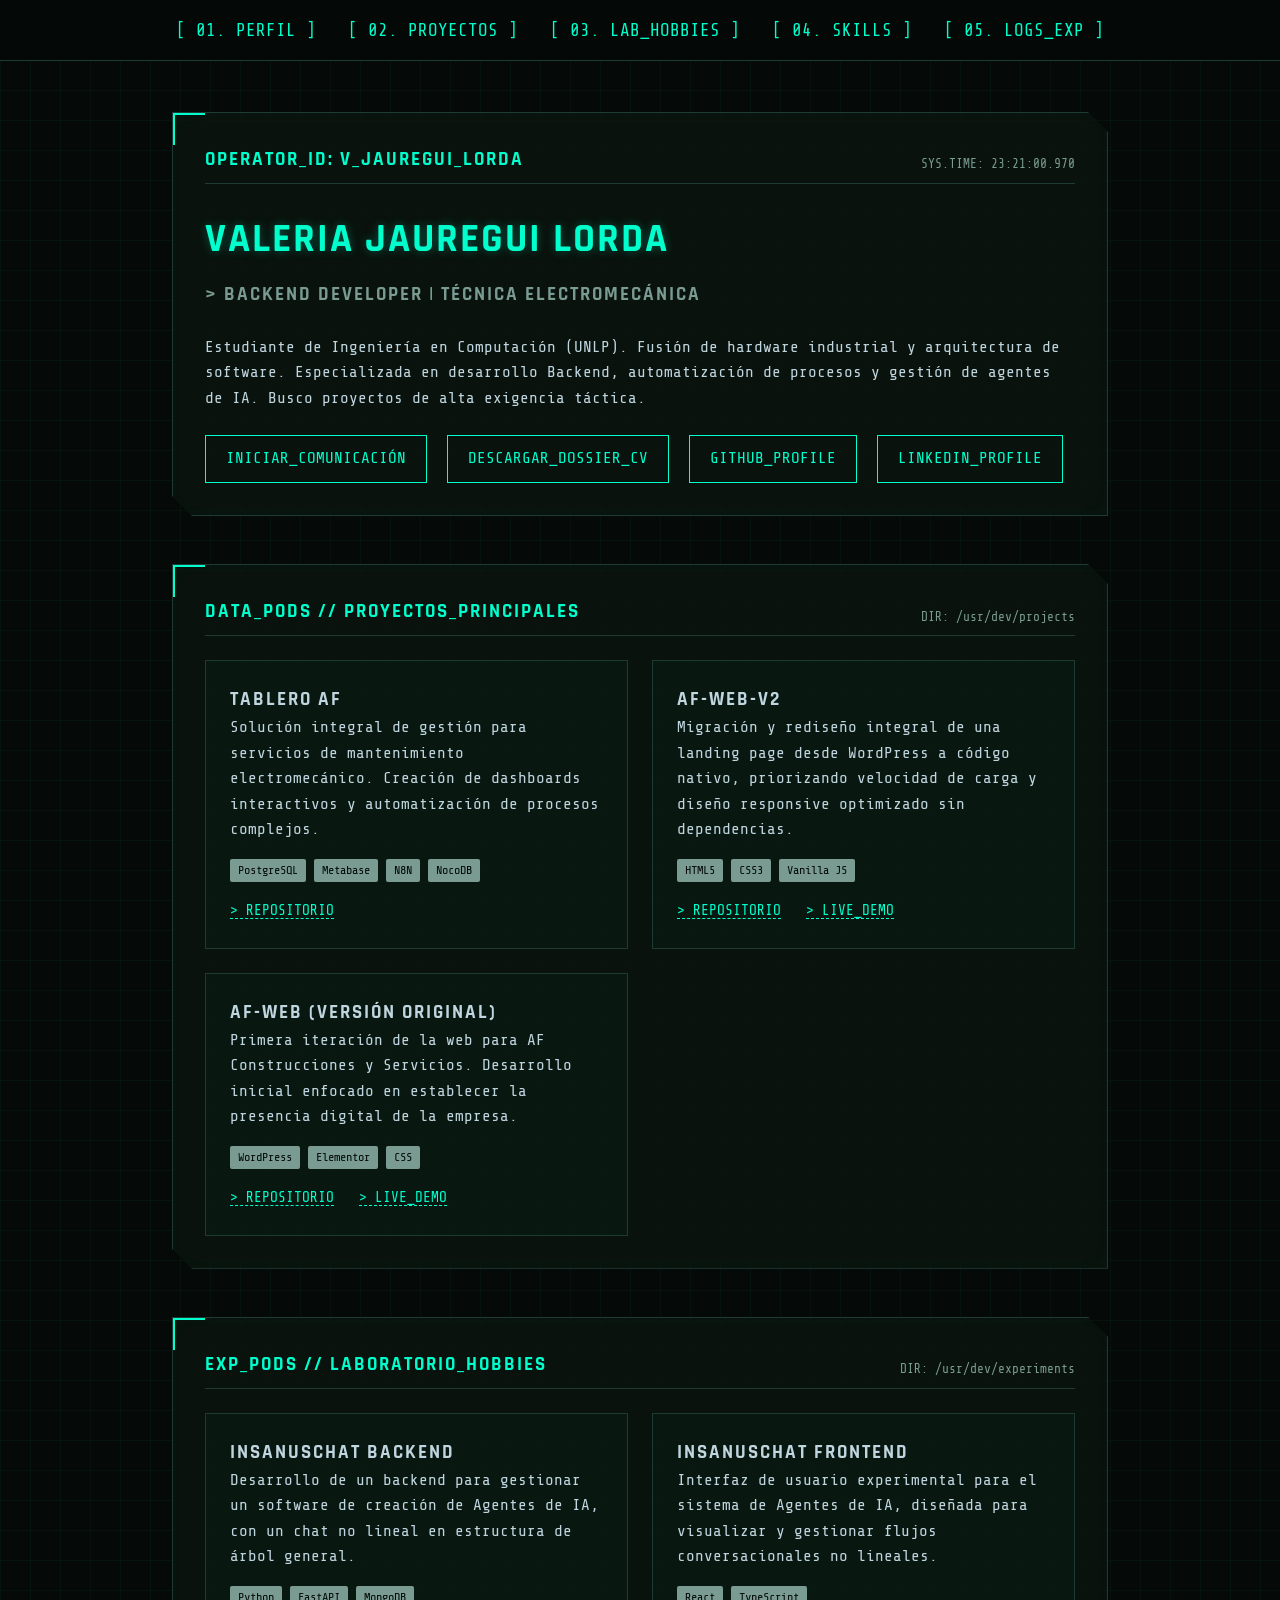
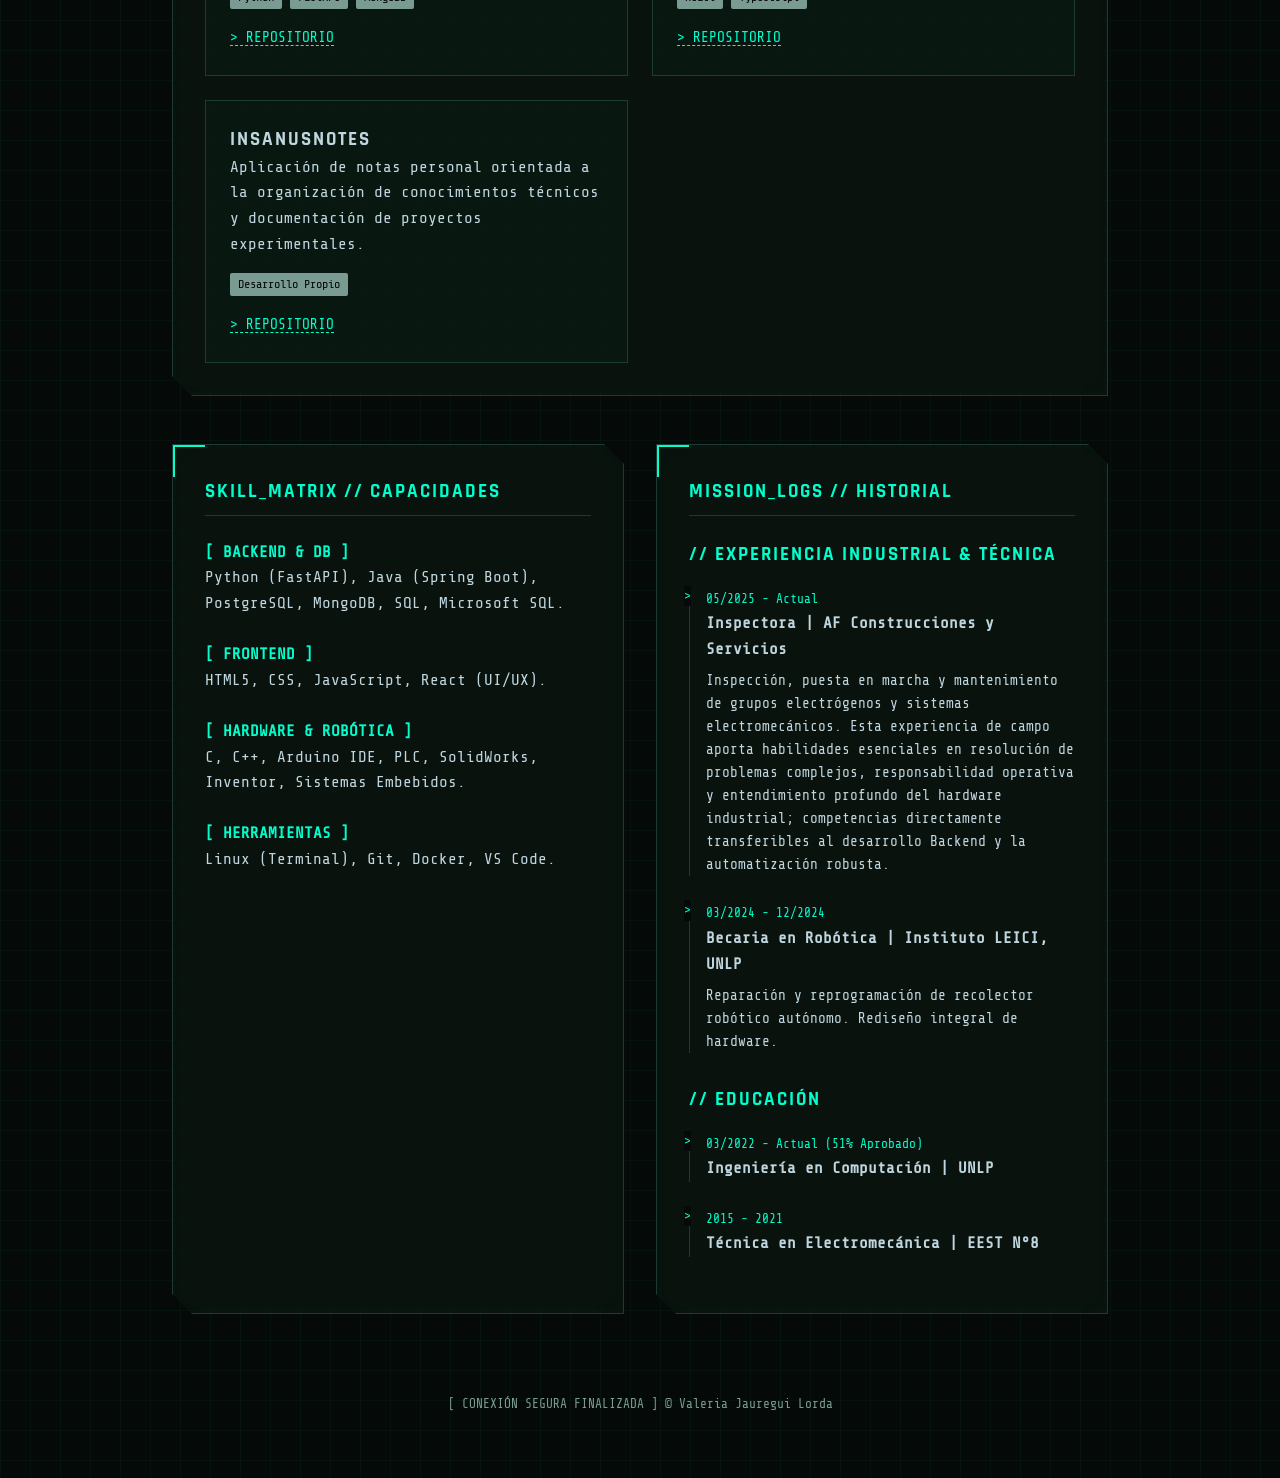
==== index.html @ ffe1c6fc "feat: add github profile picture as favicon" ====
<!DOCTYPE html>
<html lang="es">

<head>
    <meta charset="UTF-8">
    <meta name="viewport" content="width=device-width, initial-scale=1.0">
    <title>Valeria Jauregui Lorda | Backend & Hardware</title>
    <link rel="icon" href="favicon.png" type="image/png">
    <link href="https://fonts.googleapis.com/css2?family=Share+Tech+Mono&family=Rajdhani:wght@500;600;700&display=swap"
        rel="stylesheet">

    <style>
        /* VARIABLES TÁCTICAS (Paleta GITS) */
        :root {
            --bg-color: #050a08;
            /* Negro verdoso profundo */
            --panel-bg: rgba(10, 20, 15, 0.85);
            --border-color: #1E3A34;
            --main-cyan: #00FFCC;
            /* Color principal HUD */
            --alert-red: #FF3366;
            --text-muted: #7A9B92;
            --text-light: #C0D6DF;
        }

        /* RESET Y BASE */
        * {
            margin: 0;
            padding: 0;
            box-sizing: border-box;
            scrollbar-width: thin;
            scrollbar-color: var(--main-cyan) var(--bg-color);
        }

        body {
            background-color: var(--bg-color);
            color: var(--text-light);
            font-family: 'Share Tech Mono', monospace;
            line-height: 1.6;
            background-image:
                linear-gradient(rgba(0, 255, 204, 0.03) 1px, transparent 1px),
                linear-gradient(90deg, rgba(0, 255, 204, 0.03) 1px, transparent 1px);
            background-size: 30px 30px;
            /* Cuadrícula táctica sutil */
        }

        h1,
        h2,
        h3 {
            font-family: 'Rajdhani', sans-serif;
            text-transform: uppercase;
            letter-spacing: 2px;
            color: var(--main-cyan);
        }

        a {
            color: var(--main-cyan);
            text-decoration: none;
            transition: 0.3s;
        }

        a:hover {
            color: var(--alert-red);
            text-shadow: 0 0 8px var(--alert-red);
        }

        /* NAVEGACIÓN CONTINUA (MoureDev Req) */
        nav {
            position: fixed;
            top: 0;
            width: 100%;
            background: rgba(5, 10, 8, 0.95);
            border-bottom: 1px solid var(--border-color);
            display: flex;
            justify-content: center;
            gap: 2rem;
            padding: 1rem;
            z-index: 1000;
            backdrop-filter: blur(5px);
        }

        nav a {
            font-size: 1.1rem;
            text-transform: uppercase;
        }

        /* CONTENEDOR PRINCIPAL */
        .container {
            max-width: 1000px;
            margin: 80px auto 0;
            padding: 2rem;
            display: flex;
            flex-direction: column;
            gap: 3rem;
        }

        /* PANELES HUD */
        .hud-panel {
            background: var(--panel-bg);
            border: 1px solid var(--border-color);
            padding: 2rem;
            position: relative;
            /* Esquinas cortadas estilo Cyberpunk */
            clip-path: polygon(0 0, calc(100% - 20px) 0, 100% 20px, 100% 100%, 20px 100%, 0 calc(100% - 20px));
            box-shadow: inset 0 0 20px rgba(0, 255, 204, 0.02);
        }

        /* Detalles de las esquinas del HUD */
        .hud-panel::before {
            content: '';
            position: absolute;
            top: 0;
            left: 0;
            width: 30px;
            height: 30px;
            border-top: 2px solid var(--main-cyan);
            border-left: 2px solid var(--main-cyan);
        }

        .panel-header {
            border-bottom: 1px solid var(--border-color);
            padding-bottom: 0.5rem;
            margin-bottom: 1.5rem;
            display: flex;
            justify-content: space-between;
            align-items: flex-end;
        }

        .sys-id {
            font-size: 0.8rem;
            color: var(--text-muted);
        }

        /* SECCIÓN HERO / SOBRE MÍ */
        .hero-section {
            display: flex;
            flex-direction: column;
            gap: 1.5rem;
            align-items: flex-start;
        }

        .hero-title h1 {
            font-size: 2.5rem;
            margin-bottom: 0.5rem;
            text-shadow: 0 0 10px rgba(0, 255, 204, 0.3);
        }

        .hero-title h2 {
            font-size: 1.2rem;
            color: var(--text-muted);
            margin-bottom: 1.5rem;
        }

        .btn-tactico {
            display: inline-block;
            padding: 10px 20px;
            border: 1px solid var(--main-cyan);
            color: var(--main-cyan);
            background: transparent;
            cursor: pointer;
            text-transform: uppercase;
            font-family: 'Share Tech Mono';
            transition: 0.2s;
            margin-right: 10px;
        }

        .btn-tactico:hover {
            background: var(--main-cyan);
            color: #000;
            box-shadow: 0 0 15px var(--main-cyan);
        }

        /* ESTRUCTURA DE COLUMNAS (Para Skills y Experiencia) */
        .grid-2 {
            display: grid;
            grid-template-columns: 1fr 1fr;
            gap: 2rem;
        }

        /* TARJETAS DE PROYECTOS */
        .project-grid {
            display: grid;
            grid-template-columns: repeat(auto-fit, minmax(300px, 1fr));
            gap: 1.5rem;
        }

        .project-card {
            border: 1px solid var(--border-color);
            padding: 1.5rem;
            background: rgba(0, 255, 204, 0.02);
            transition: 0.3s;
        }

        .project-card:hover {
            border-color: var(--main-cyan);
            background: rgba(0, 255, 204, 0.05);
        }

        .project-tech {
            display: flex;
            flex-wrap: wrap;
            gap: 0.5rem;
            margin: 1rem 0;
        }

        .tech-tag {
            font-size: 0.75rem;
            color: var(--bg-color);
            background: var(--text-muted);
            padding: 2px 8px;
            border-radius: 2px;
        }

        .project-links a {
            margin-right: 1rem;
            font-size: 0.9rem;
            border-bottom: 1px dashed var(--main-cyan);
        }

        /* LISTAS (Experiencia) */
        .timeline-item {
            margin-bottom: 1.5rem;
            border-left: 1px solid var(--border-color);
            padding-left: 1rem;
            position: relative;
        }

        .timeline-item::before {
            content: '>';
            position: absolute;
            left: -6px;
            top: 0;
            color: var(--main-cyan);
            background: var(--bg-color);
            font-size: 0.8rem;
        }

        .timeline-date {
            font-size: 0.8rem;
            color: var(--main-cyan);
        }

        /* Responsive */
        @media (max-width: 768px) {

            .grid-2 {
                grid-template-columns: 1fr;
            }

            nav {
                flex-wrap: wrap;
                gap: 0.5rem;
                padding: 0.5rem;
            }

            nav a {
                font-size: 0.9rem;
            }

            .container {
                padding: 1rem;
                margin-top: 120px;
            }

            .hud-panel {
                padding: 1.5rem;
            }

            .hero-title h1 {
                font-size: 2rem;
            }

            .btn-tactico {
                width: 100%;
                text-align: center;
                margin-right: 0;
            }
        }
    </style>
</head>

<body>

    <nav>
        <a href="#perfil">[ 01. PERFIL ]</a>
        <a href="#proyectos">[ 02. PROYECTOS ]</a>
        <a href="#hobbies">[ 03. LAB_HOBBIES ]</a>
        <a href="#skills">[ 04. SKILLS ]</a>
        <a href="#experiencia">[ 05. LOGS_EXP ]</a>
    </nav>

    <div class="container">

        <section id="perfil" class="hud-panel">
            <div class="panel-header">
                <h3>OPERATOR_ID: V_JAUREGUI_LORDA</h3>
                <span class="sys-id" id="sys-time">SYS.TIME: --:--:--</span>
            </div>
            <div class="hero-section">
                <div class="hero-title">
                    <h1>Valeria Jauregui Lorda</h1>
                    <h2>&gt; Backend Developer | Técnica Electromecánica</h2>
                    <p style="margin-bottom: 1.5rem;">
                        Estudiante de Ingeniería en Computación (UNLP). Fusión de hardware industrial y arquitectura de
                        software. Especializada en desarrollo Backend, automatización de procesos y gestión de agentes
                        de IA. Busco proyectos de alta exigencia táctica.
                    </p>
                    <div style="display: flex; flex-wrap: wrap; gap: 10px;">
                        <a href="mailto:valejlorda@gmail.com" class="btn-tactico">INICIAR_COMUNICACIÓN</a>
                        <a href="wl.pdf" target="_blank" class="btn-tactico">DESCARGAR_DOSSIER_CV</a>
                        <a href="https://github.com/ValeryJL" target="_blank" class="btn-tactico">GITHUB_PROFILE</a>
                        <a href="https://linkedin.com/in/valeriajlorda" target="_blank"
                            class="btn-tactico">LINKEDIN_PROFILE</a>
                    </div>
                </div>
            </div>
        </section>

        <section id="proyectos" class="hud-panel">
            <div class="panel-header">
                <h3>DATA_PODS // PROYECTOS_PRINCIPALES</h3>
                <span class="sys-id">DIR: /usr/dev/projects</span>
            </div>

            <div class="project-grid">

                <div class="project-card">
                    <h3 style="color: var(--text-light)">Tablero AF</h3>
                    <p>Solución integral de gestión para servicios de mantenimiento electromecánico. Creación de
                        dashboards interactivos y automatización de procesos complejos.</p>
                    <div class="project-tech">
                        <span class="tech-tag">PostgreSQL</span>
                        <span class="tech-tag">Metabase</span>
                        <span class="tech-tag">N8N</span>
                        <span class="tech-tag">NocoDB</span>
                    </div>
                    <div class="project-links">
                        <a href="#" target="_blank">&gt; REPOSITORIO</a>
                    </div>
                </div>

                <div class="project-card">
                    <h3 style="color: var(--text-light)">AF-web-v2</h3>
                    <p>Migración y rediseño integral de una landing page desde WordPress a código nativo, priorizando
                        velocidad de carga y diseño responsive optimizado sin dependencias.</p>
                    <div class="project-tech">
                        <span class="tech-tag">HTML5</span>
                        <span class="tech-tag">CSS3</span>
                        <span class="tech-tag">Vanilla JS</span>
                    </div>
                    <div class="project-links">
                        <a href="https://github.com/ValeryJL/AF-web-v2" target="_blank">&gt; REPOSITORIO</a>
                        <a href="https://valeryjl.github.io/AF-web-v2/" target="_blank">&gt; LIVE_DEMO</a>
                    </div>
                </div>

                <div class="project-card">
                    <h3 style="color: var(--text-light)">AF-web (Versión Original)</h3>
                    <p>Primera iteración de la web para AF Construcciones y Servicios. Desarrollo inicial enfocado en
                        establecer la presencia digital de la empresa.</p>
                    <div class="project-tech">
                        <span class="tech-tag">WordPress</span>
                        <span class="tech-tag">Elementor</span>
                        <span class="tech-tag">CSS</span>
                    </div>
                    <div class="project-links">
                        <a href="https://github.com/ValeryJL/AF-web" target="_blank">&gt; REPOSITORIO</a>
                        <a href="https://valeryjl.github.io/AF-web/" target="_blank">&gt; LIVE_DEMO</a>
                    </div>
                </div>

            </div>
        </section>

        <section id="hobbies" class="hud-panel">
            <div class="panel-header">
                <h3>EXP_PODS // LABORATORIO_HOBBIES</h3>
                <span class="sys-id">DIR: /usr/dev/experiments</span>
            </div>

            <div class="project-grid">
                <div class="project-card">
                    <h3 style="color: var(--text-light)">InsanusChat Backend</h3>
                    <p>Desarrollo de un backend para gestionar un software de creación de Agentes de IA, con un chat no
                        lineal en estructura de árbol general.</p>
                    <div class="project-tech">
                        <span class="tech-tag">Python</span>
                        <span class="tech-tag">FastAPI</span>
                        <span class="tech-tag">MongoDB</span>
                    </div>
                    <div class="project-links">
                        <a href="https://github.com/ValeryJL/InsanusChat_Backend" target="_blank">&gt; REPOSITORIO</a>
                    </div>
                </div>

                <div class="project-card">
                    <h3 style="color: var(--text-light)">InsanusChat Frontend</h3>
                    <p>Interfaz de usuario experimental para el sistema de Agentes de IA, diseñada para visualizar y
                        gestionar flujos conversacionales no lineales.</p>
                    <div class="project-tech">
                        <span class="tech-tag">React</span>
                        <span class="tech-tag">TypeScript</span>
                    </div>
                    <div class="project-links">
                        <a href="https://github.com/ValeryJL/InsanusChat_Frontend" target="_blank">&gt; REPOSITORIO</a>
                    </div>
                </div>

                <div class="project-card">
                    <h3 style="color: var(--text-light)">InsanusNotes</h3>
                    <p>Aplicación de notas personal orientada a la organización de conocimientos técnicos y
                        documentación de proyectos experimentales.</p>
                    <div class="project-tech">
                        <span class="tech-tag">Desarrollo Propio</span>
                    </div>
                    <div class="project-links">
                        <a href="https://github.com/ValeryJL/InsanusNotes" target="_blank">&gt; REPOSITORIO</a>
                    </div>
                </div>
            </div>
        </section>

        <div class="grid-2">

            <section id="skills" class="hud-panel">
                <div class="panel-header">
                    <h3>SKILL_MATRIX // CAPACIDADES</h3>
                </div>
                <div>
                    <p><strong style="color:var(--main-cyan)">[ BACKEND & DB ]</strong><br>
                        Python (FastAPI), Java (Spring Boot), PostgreSQL, MongoDB, SQL, Microsoft SQL.</p><br>

                    <p><strong style="color:var(--main-cyan)">[ FRONTEND ]</strong><br>
                        HTML5, CSS, JavaScript, React (UI/UX).</p><br>

                    <p><strong style="color:var(--main-cyan)">[ HARDWARE & ROBÓTICA ]</strong><br>
                        C, C++, Arduino IDE, PLC, SolidWorks, Inventor, Sistemas Embebidos.</p><br>

                    <p><strong style="color:var(--main-cyan)">[ HERRAMIENTAS ]</strong><br>
                        Linux (Terminal), Git, Docker, VS Code.</p>
                </div>
            </section>

            <section id="experiencia" class="hud-panel">
                <div class="panel-header">
                    <h3>MISSION_LOGS // HISTORIAL</h3>
                </div>

                <h3 style="margin-bottom: 1rem;">// EXPERIENCIA INDUSTRIAL & TÉCNICA</h3>
                <div class="timeline-item">
                    <span class="timeline-date">05/2025 - Actual</span>
                    <h4>Inspectora | AF Construcciones y Servicios</h4>
                    <p style="font-size: 0.9rem; margin-top: 0.4rem;">Inspección, puesta en marcha y mantenimiento de
                        grupos electrógenos y sistemas electromecánicos. Esta experiencia de campo aporta habilidades
                        esenciales en resolución de problemas complejos, responsabilidad operativa y entendimiento
                        profundo del hardware industrial; competencias directamente transferibles al desarrollo Backend
                        y la automatización robusta.</p>
                </div>
                <div class="timeline-item">
                    <span class="timeline-date">03/2024 - 12/2024</span>
                    <h4>Becaria en Robótica | Instituto LEICI, UNLP</h4>
                    <p style="font-size: 0.9rem; margin-top: 0.4rem;">Reparación y reprogramación de recolector robótico
                        autónomo. Rediseño integral de hardware.</p>
                </div>

                <h3 style="margin-bottom: 1rem; margin-top: 2rem;">// EDUCACIÓN</h3>
                <div class="timeline-item">
                    <span class="timeline-date">03/2022 - Actual (51% Aprobado)</span>
                    <h4>Ingeniería en Computación | UNLP</h4>
                </div>
                <div class="timeline-item">
                    <span class="timeline-date">2015 - 2021</span>
                    <h4>Técnica en Electromecánica | EEST N°8</h4>
                </div>
            </section>

        </div>

        <footer style="text-align: center; padding: 2rem; color: var(--text-muted); font-size: 0.8rem;">
            [ CONEXIÓN SEGURA FINALIZADA ] &copy; Valeria Jauregui Lorda
        </footer>

    </div>

    <script>
        // Actualiza el reloj del sistema para darle inmersión
        function updateTime() {
            const now = new Date();
            const timeString = now.toLocaleTimeString('es-AR', { hour12: false });
            const ms = now.getMilliseconds().toString().padStart(3, '0');
            document.getElementById('sys-time').innerText = `SYS.TIME: ${timeString}.${ms}`;
        }
        setInterval(updateTime, 50);

        // Scroll suave al hacer clic en los enlaces de la navbar
        document.querySelectorAll('nav a').forEach(anchor => {
            anchor.addEventListener('click', function (e) {
                e.preventDefault();
                const targetId = this.getAttribute('href');
                const targetElement = document.querySelector(targetId);
                // Ajuste para que la navbar fija no tape el título
                window.scrollTo({
                    top: targetElement.offsetTop - 100,
                    behavior: 'smooth'
                });
            });
        });
    </script>
</body>

</html>
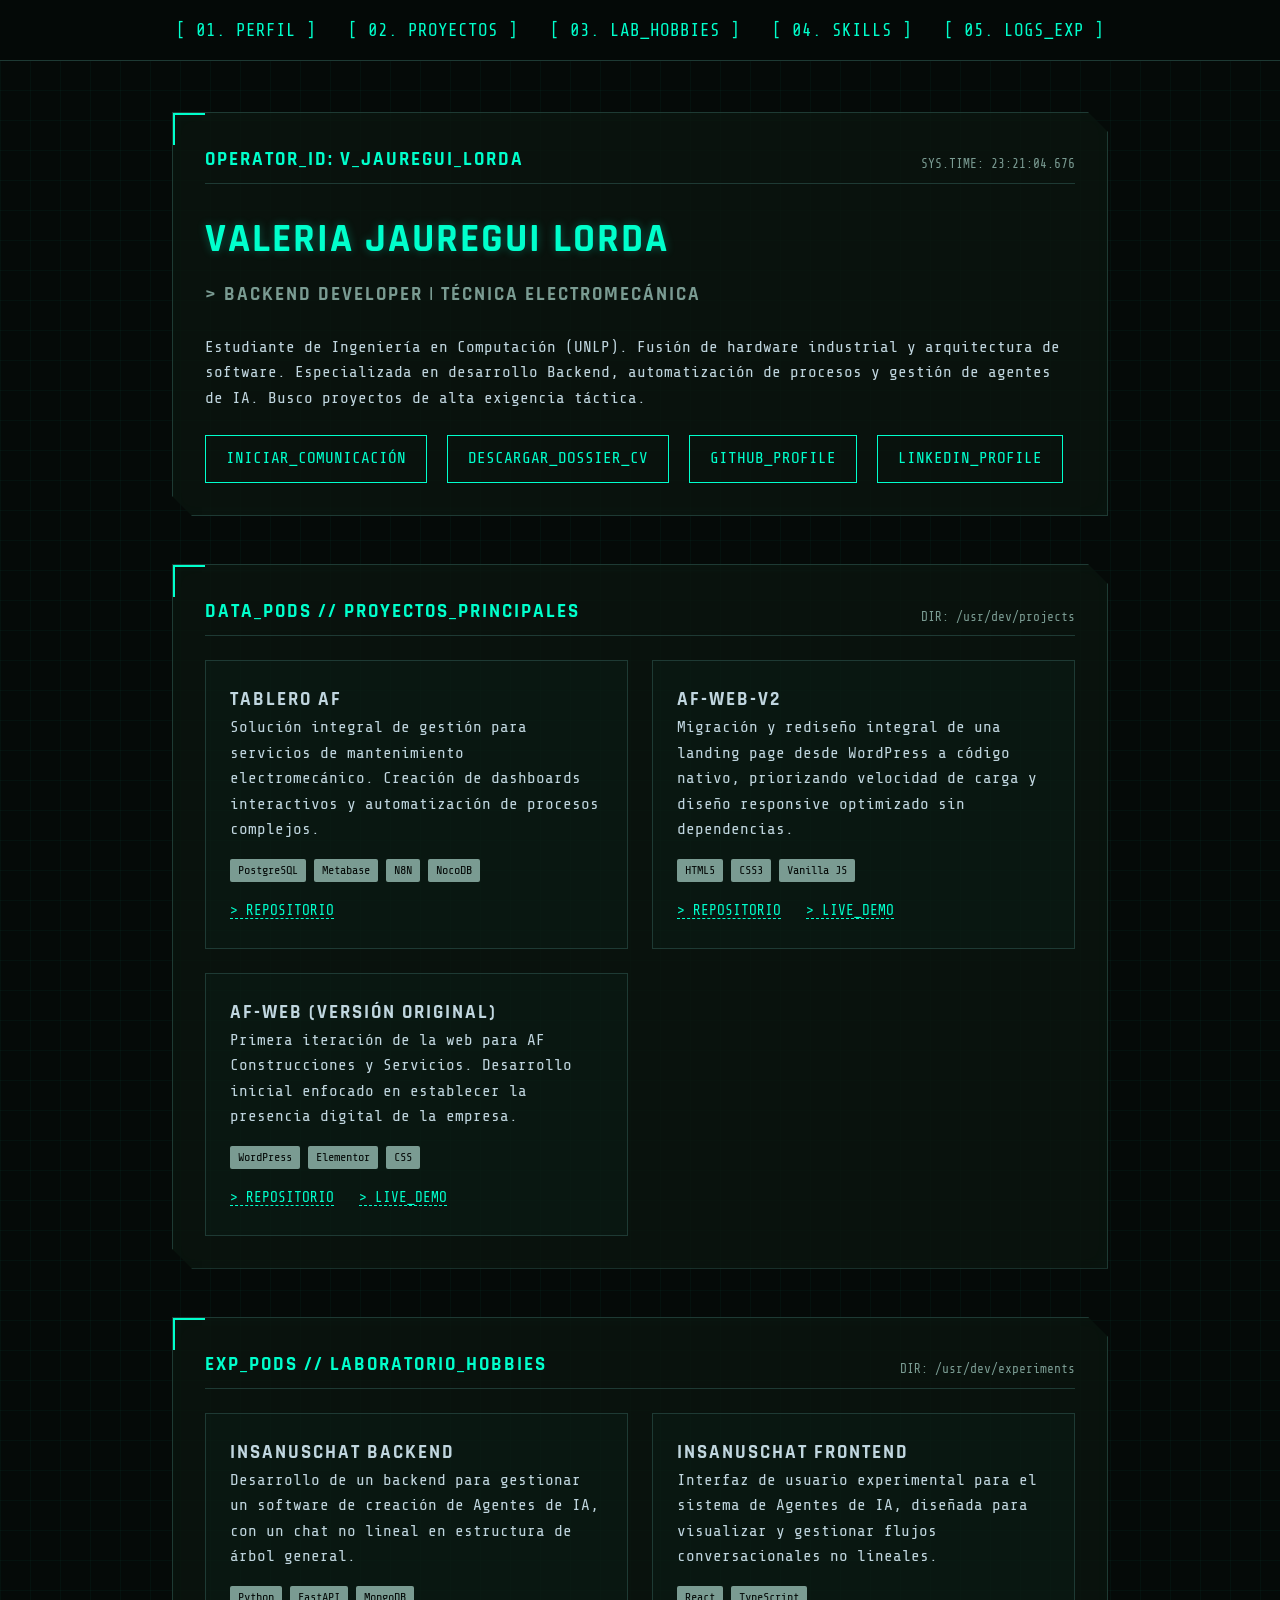
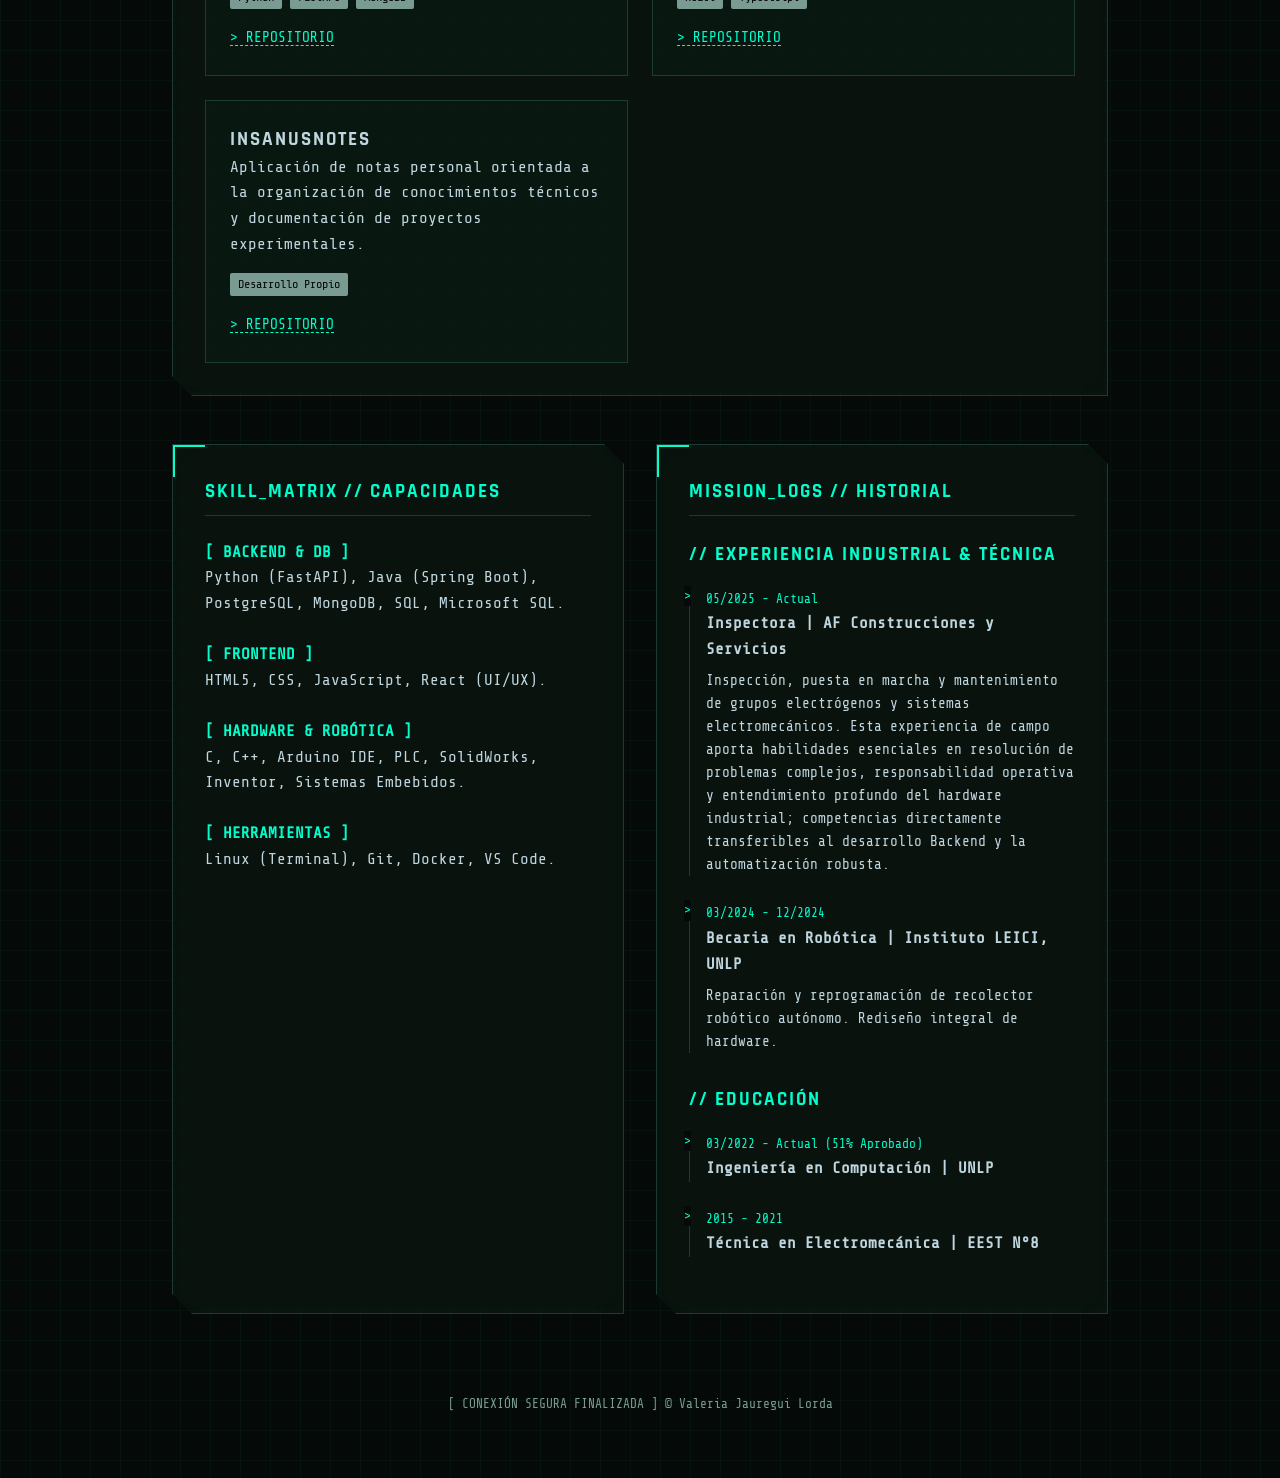
==== commit 89b4f81e: "Update live demo links in index.html" ====
--- a/index.html
+++ b/index.html
@@ -350,7 +350,7 @@
                     </div>
                     <div class="project-links">
                         <a href="https://github.com/ValeryJL/AF-web-v2" target="_blank">&gt; REPOSITORIO</a>
-                        <a href="https://valeryjl.github.io/AF-web-v2/" target="_blank">&gt; LIVE_DEMO</a>
+                        <a href="https://af.valeryjl.com.ar/" target="_blank">&gt; LIVE_DEMO</a>
                     </div>
                 </div>
 
@@ -365,7 +365,7 @@
                     </div>
                     <div class="project-links">
                         <a href="https://github.com/ValeryJL/AF-web" target="_blank">&gt; REPOSITORIO</a>
-                        <a href="https://valeryjl.github.io/AF-web/" target="_blank">&gt; LIVE_DEMO</a>
+                        <a href="https://afconstruccionesyservicios.com.ar/" target="_blank">&gt; LIVE_DEMO</a>
                     </div>
                 </div>
 
@@ -508,4 +508,4 @@
     </script>
 </body>
 
-</html>+</html>
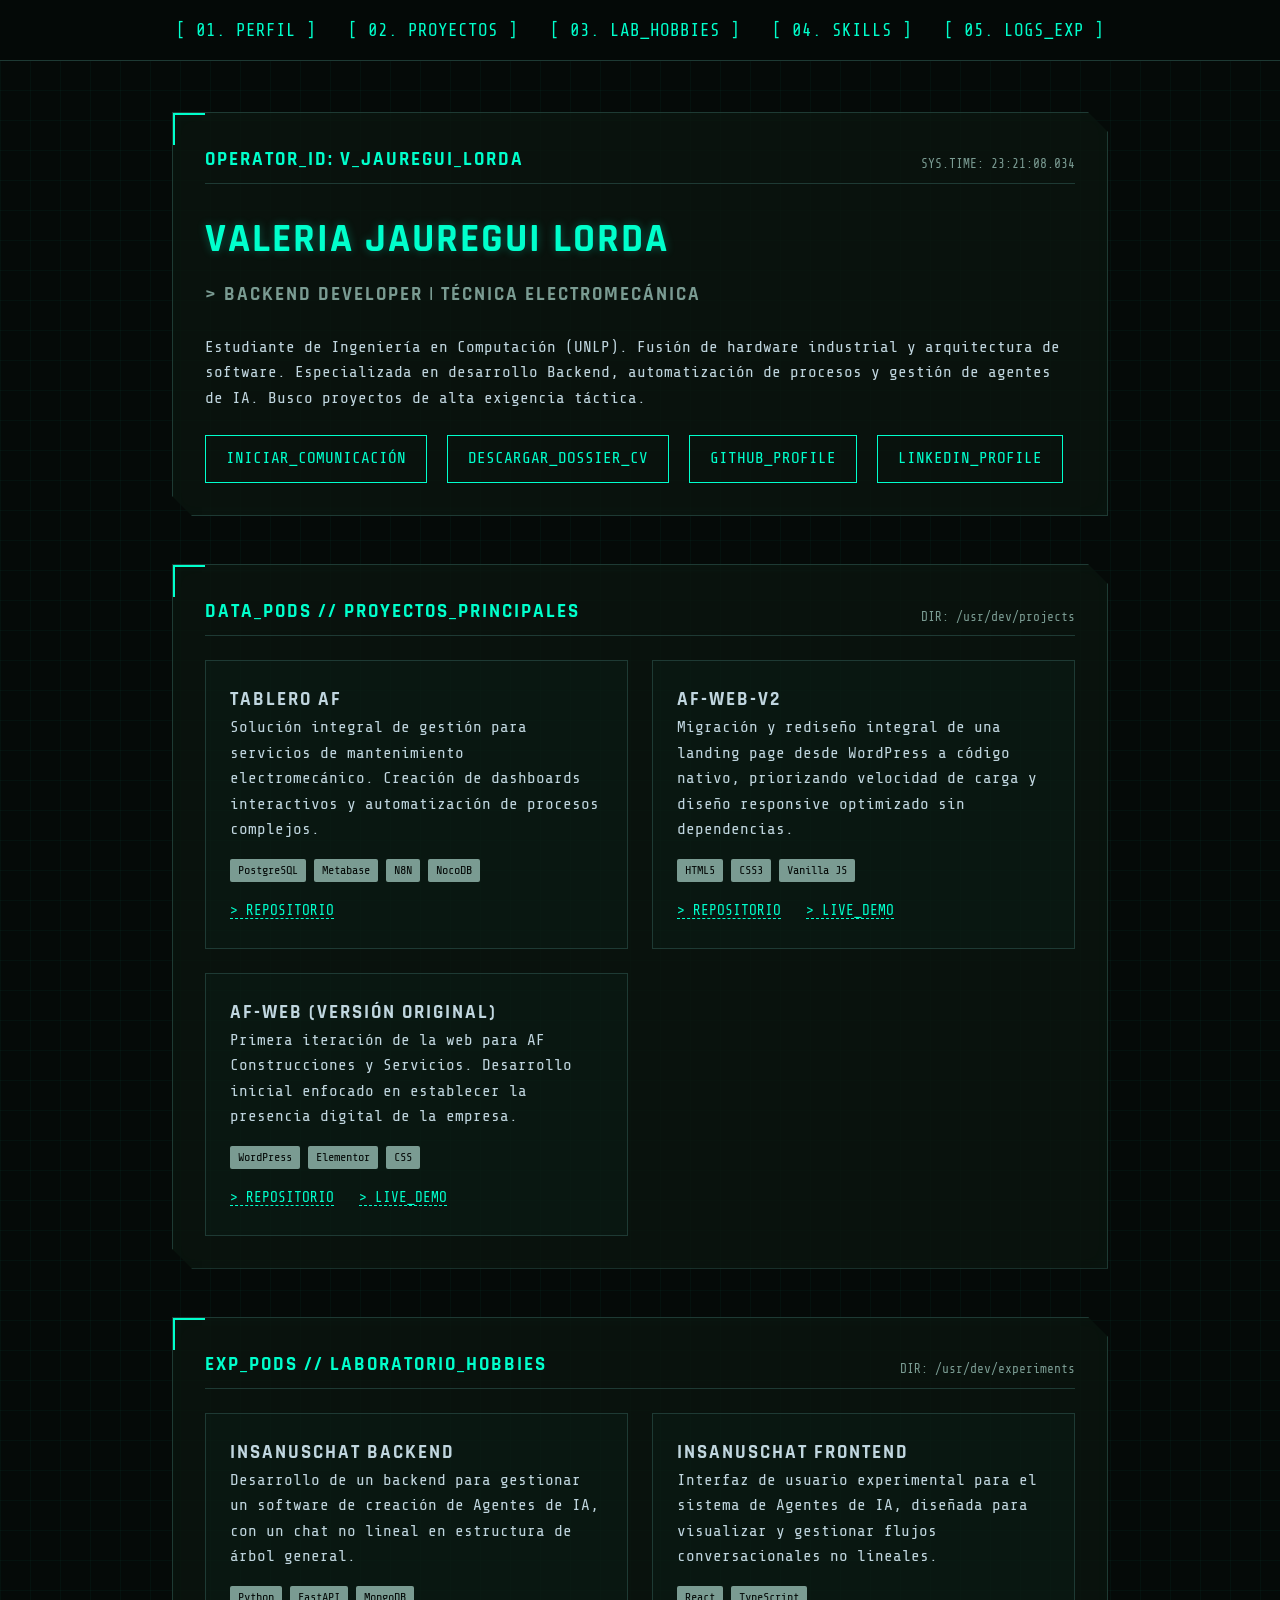
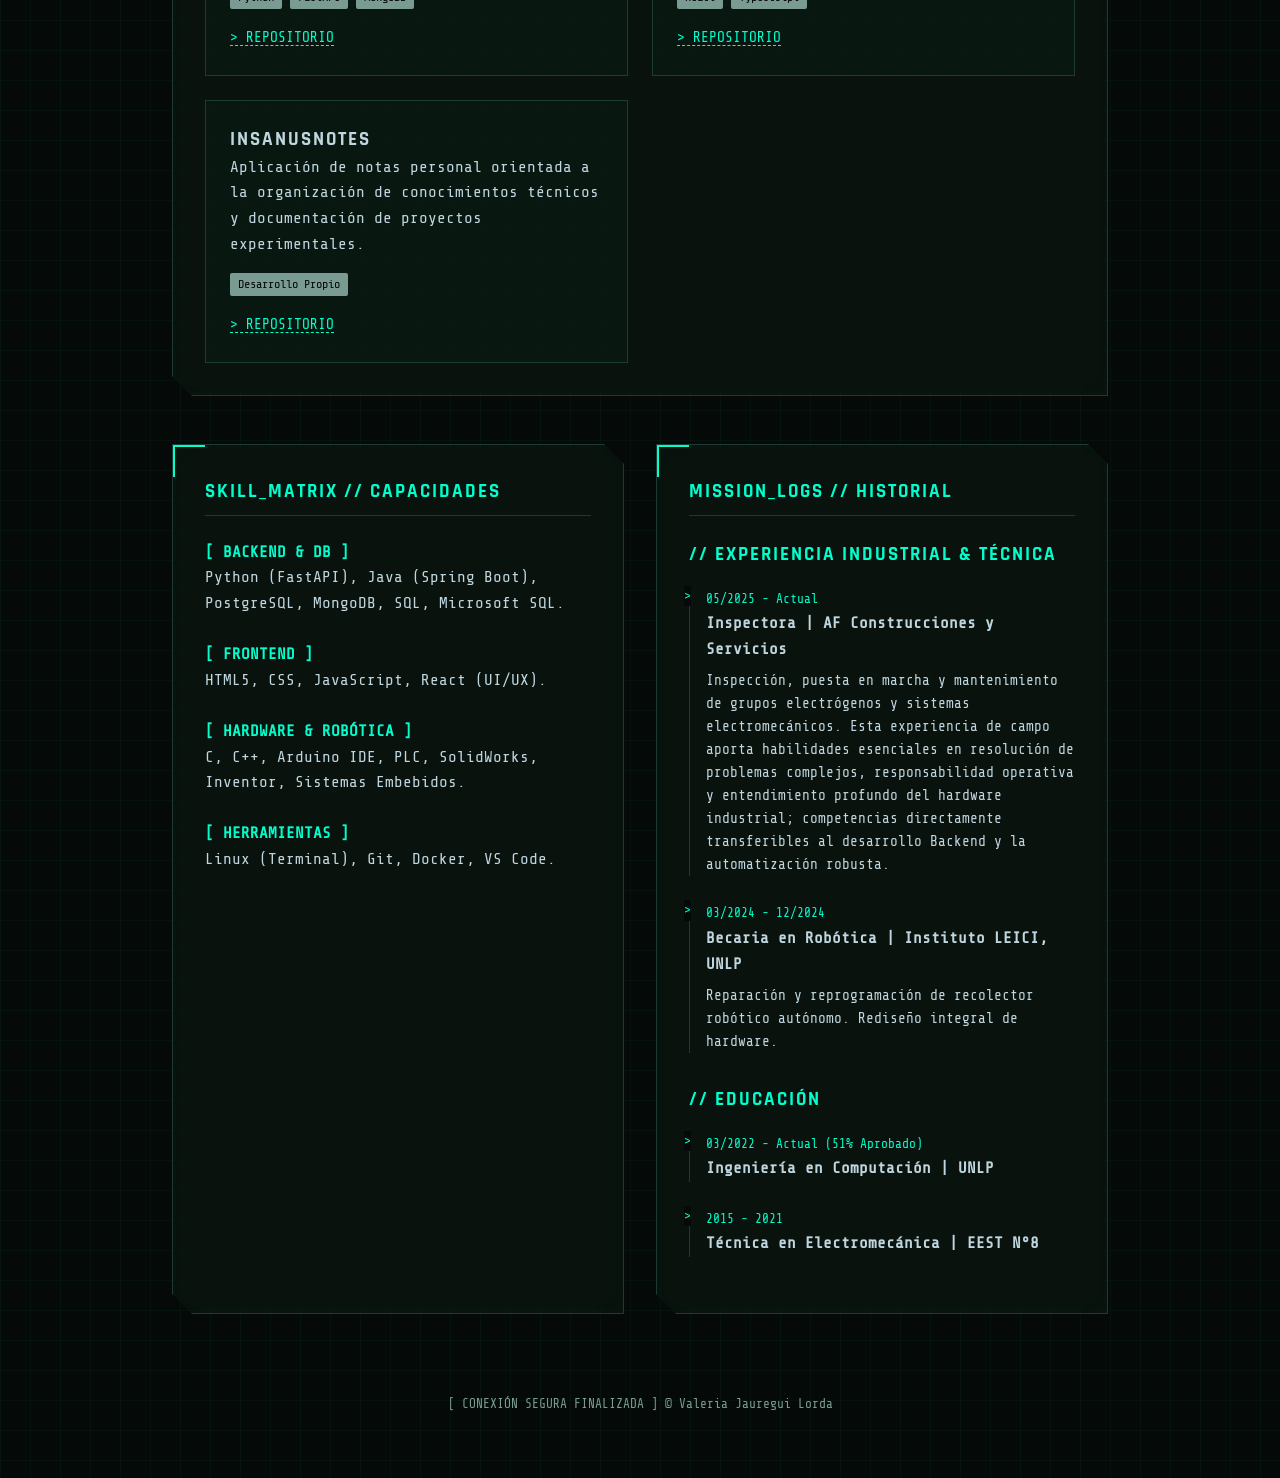
==== commit 5a1f29c8: "Update index.html" ====
--- a/index.html
+++ b/index.html
@@ -309,7 +309,7 @@
                         <a href="mailto:valejlorda@gmail.com" class="btn-tactico">INICIAR_COMUNICACIÓN</a>
                         <a href="wl.pdf" target="_blank" class="btn-tactico">DESCARGAR_DOSSIER_CV</a>
                         <a href="https://github.com/ValeryJL" target="_blank" class="btn-tactico">GITHUB_PROFILE</a>
-                        <a href="https://linkedin.com/in/valeriajlorda" target="_blank"
+                        <a href="https://linkedin.com/in/ValeryJL/" target="_blank"
                             class="btn-tactico">LINKEDIN_PROFILE</a>
                     </div>
                 </div>
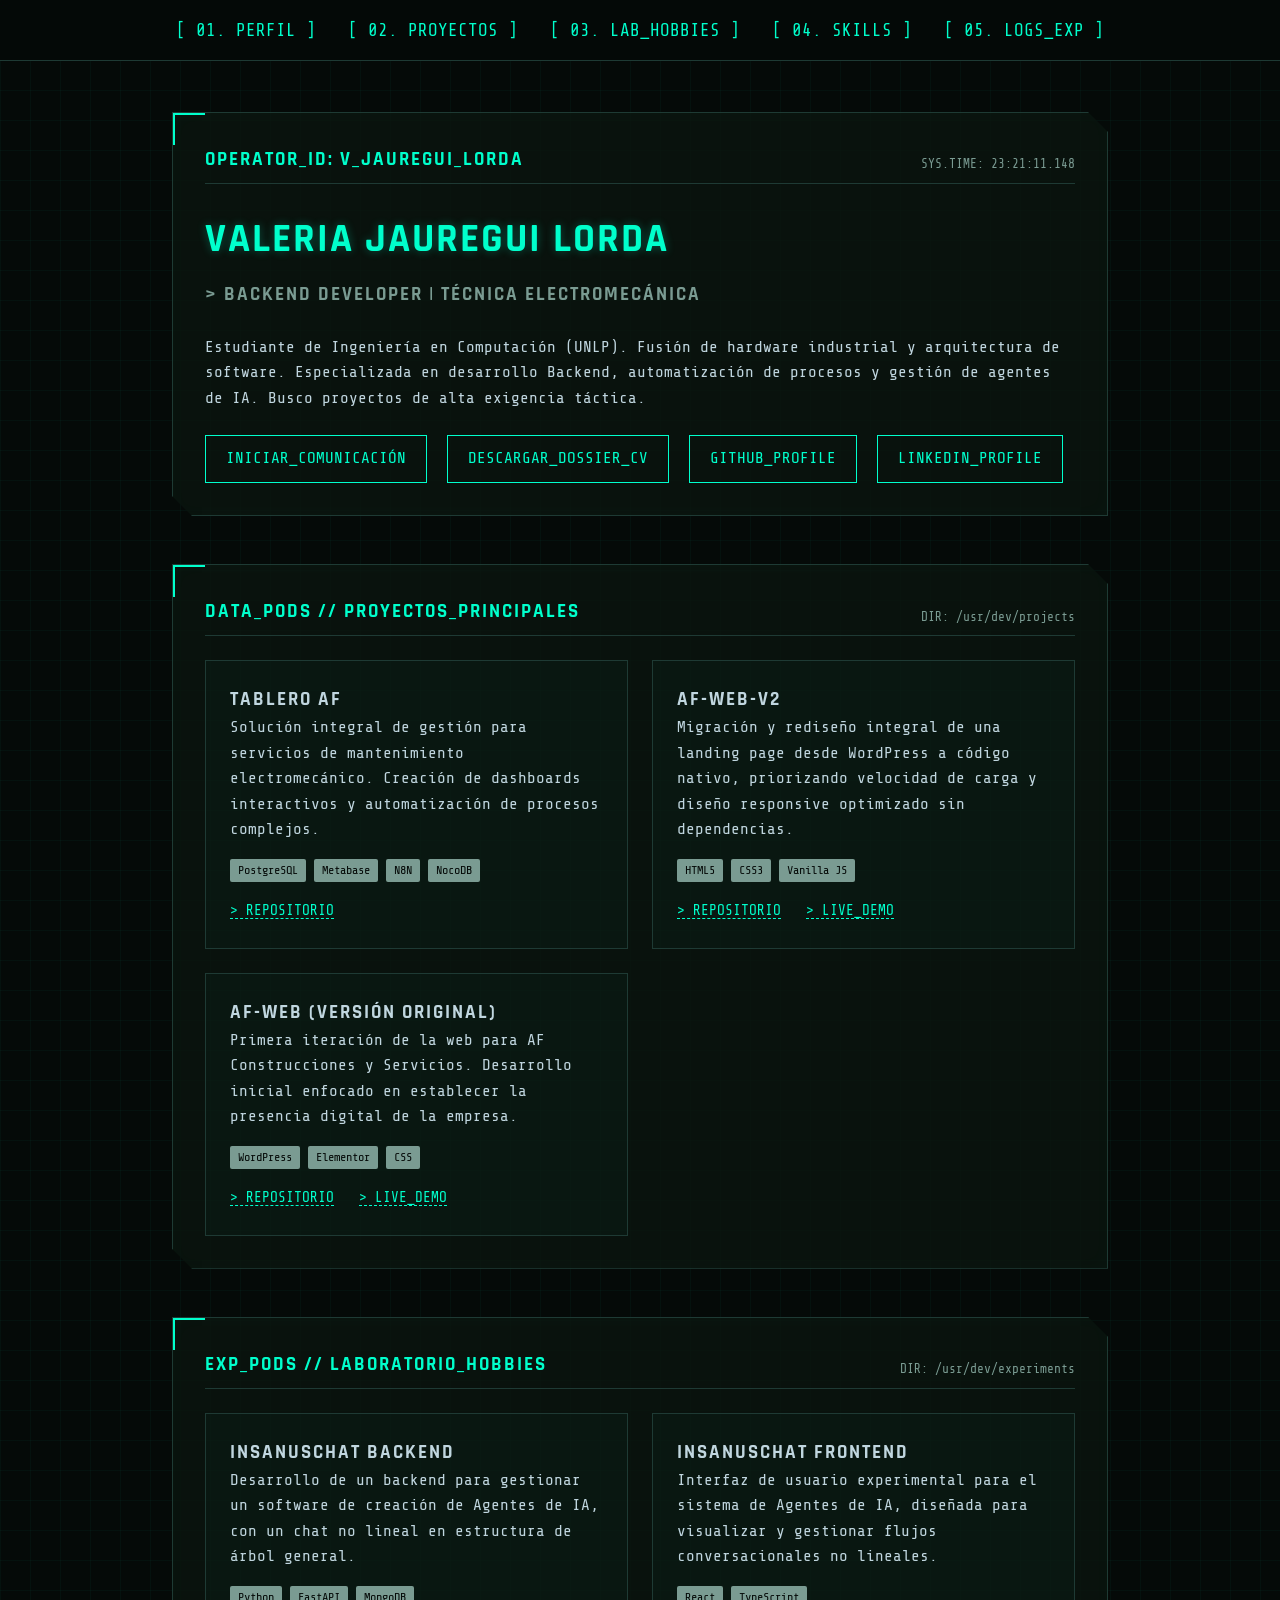
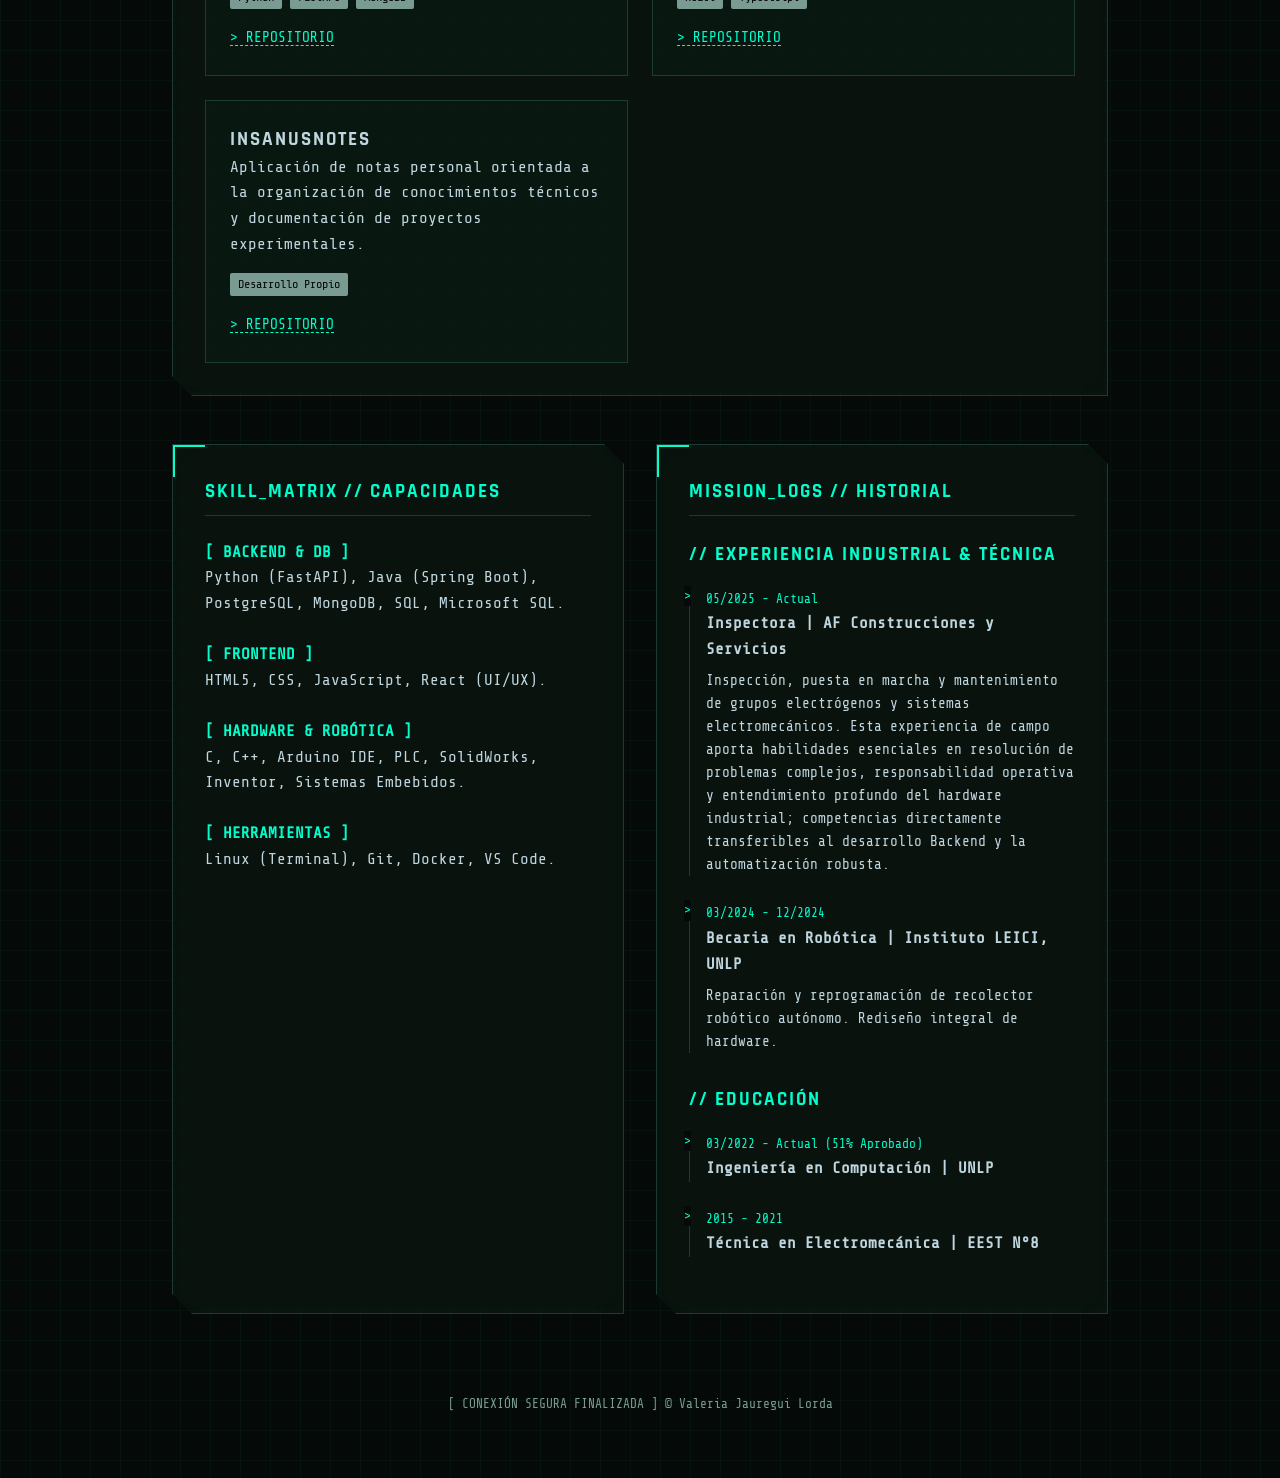
==== commit 31916881: "Update cv file" ====
--- a/index.html
+++ b/index.html
@@ -307,7 +307,7 @@
                     </p>
                     <div style="display: flex; flex-wrap: wrap; gap: 10px;">
                         <a href="mailto:valejlorda@gmail.com" class="btn-tactico">INICIAR_COMUNICACIÓN</a>
-                        <a href="wl.pdf" target="_blank" class="btn-tactico">DESCARGAR_DOSSIER_CV</a>
+                        <a href="Valeria-Jauregui-Lorda-CV.pdf" target="_blank" class="btn-tactico">DESCARGAR_DOSSIER_CV</a>
                         <a href="https://github.com/ValeryJL" target="_blank" class="btn-tactico">GITHUB_PROFILE</a>
                         <a href="https://linkedin.com/in/ValeryJL/" target="_blank"
                             class="btn-tactico">LINKEDIN_PROFILE</a>
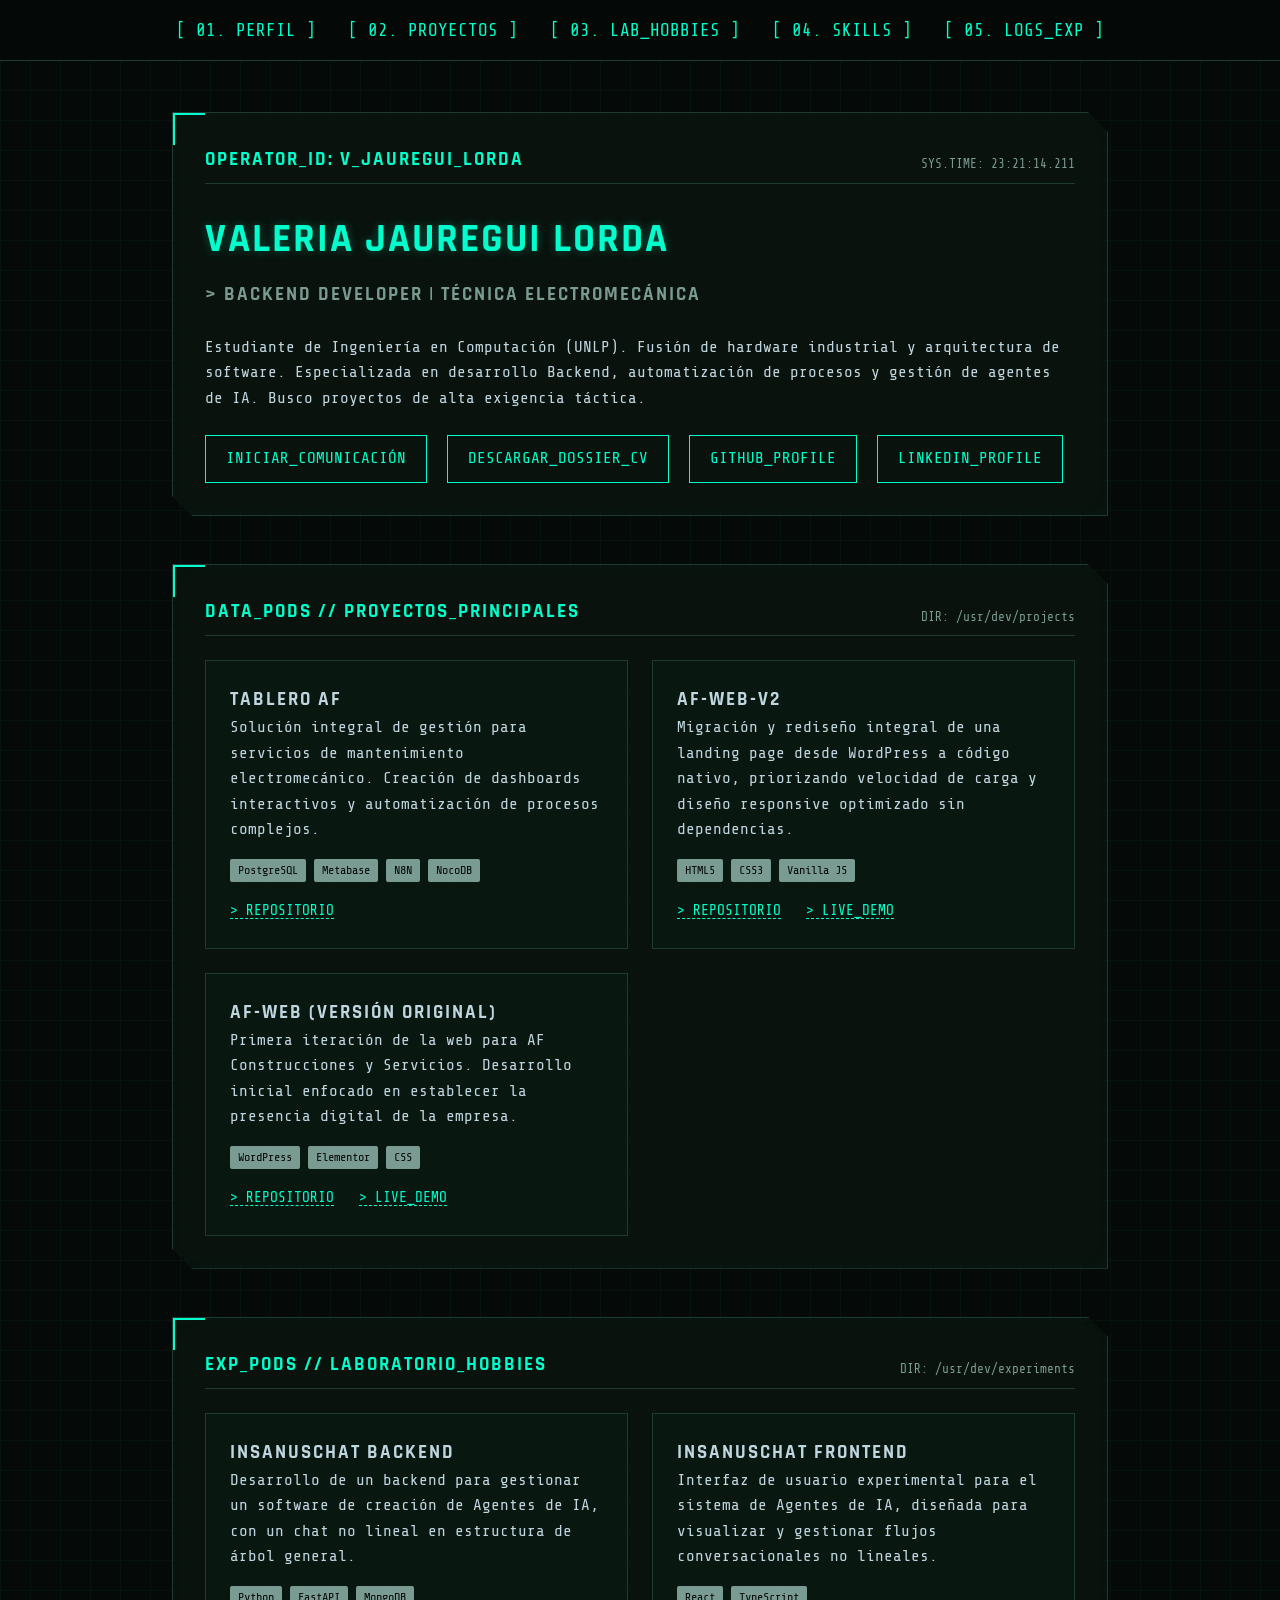
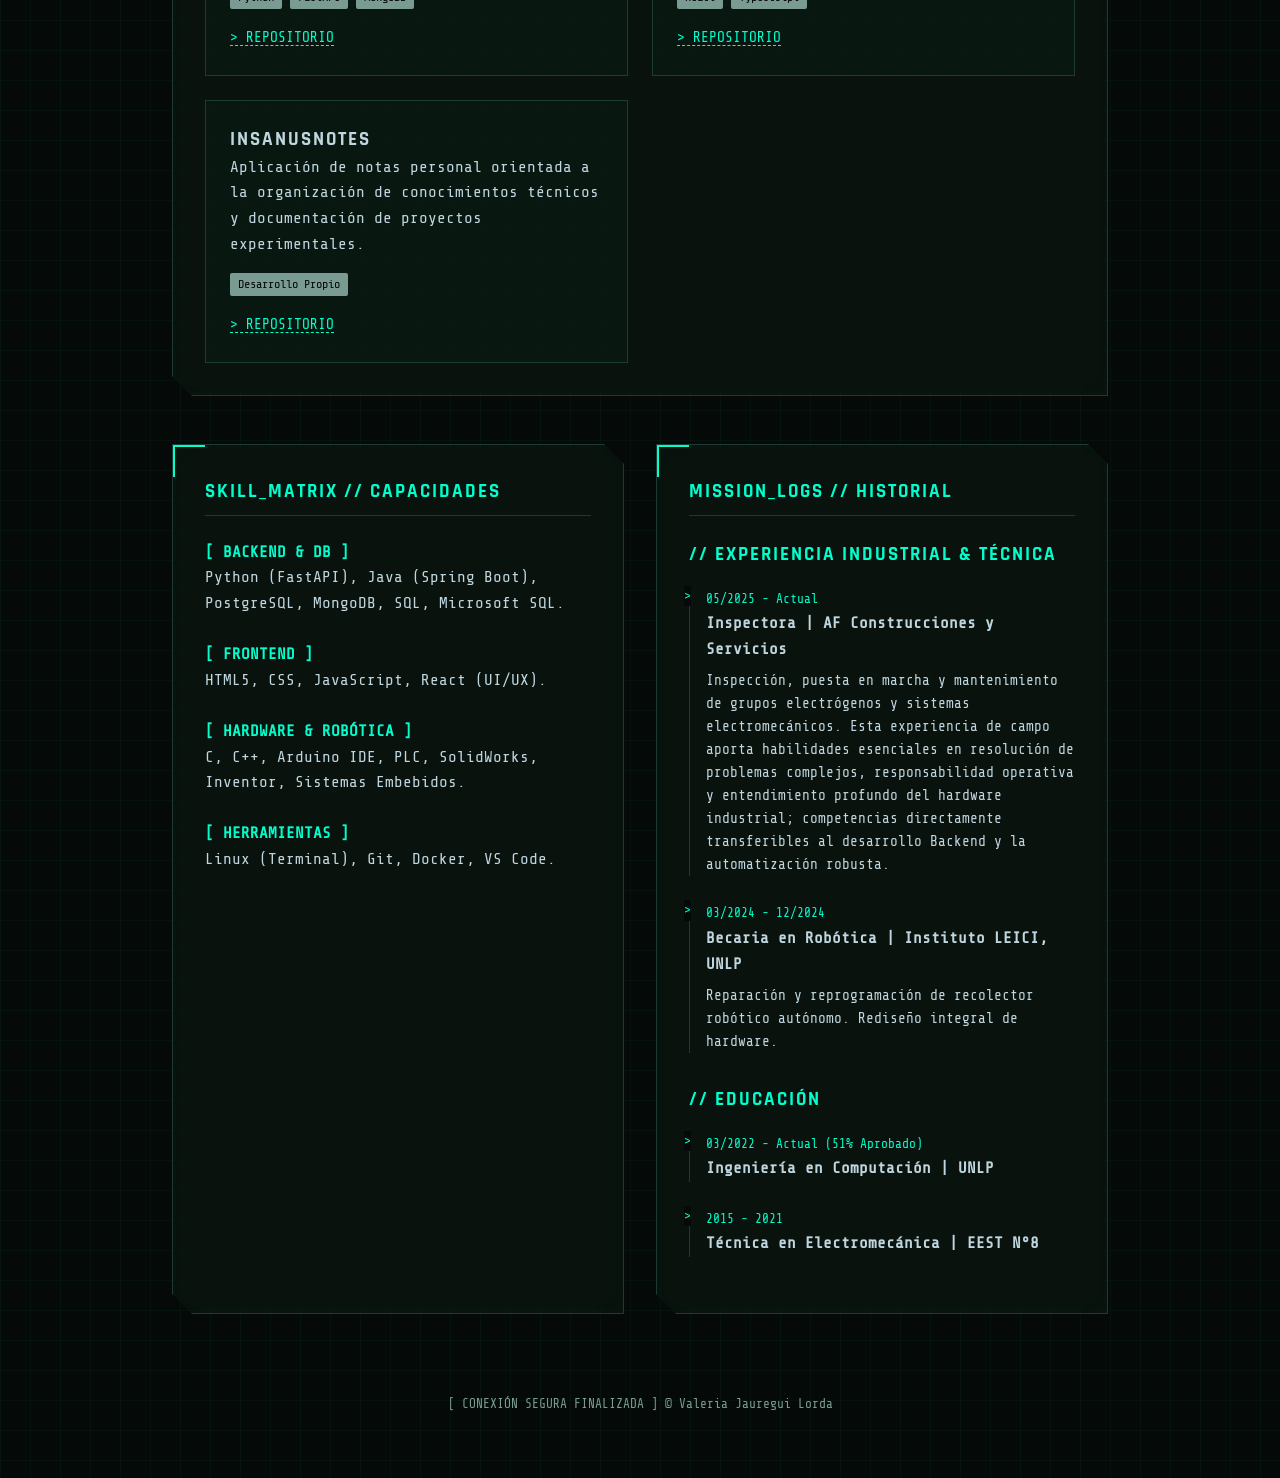
==== commit 1617282c: "Update mail to business mail, fix cv" ====
--- a/index.html
+++ b/index.html
@@ -306,7 +306,7 @@
                         de IA. Busco proyectos de alta exigencia táctica.
                     </p>
                     <div style="display: flex; flex-wrap: wrap; gap: 10px;">
-                        <a href="mailto:valejlorda@gmail.com" class="btn-tactico">INICIAR_COMUNICACIÓN</a>
+                        <a href="mailto:valejlorda@insanustech.com.ar" class="btn-tactico">INICIAR_COMUNICACIÓN</a>
                         <a href="Valeria-Jauregui-Lorda-CV.pdf" target="_blank" class="btn-tactico">DESCARGAR_DOSSIER_CV</a>
                         <a href="https://github.com/ValeryJL" target="_blank" class="btn-tactico">GITHUB_PROFILE</a>
                         <a href="https://linkedin.com/in/ValeryJL/" target="_blank"
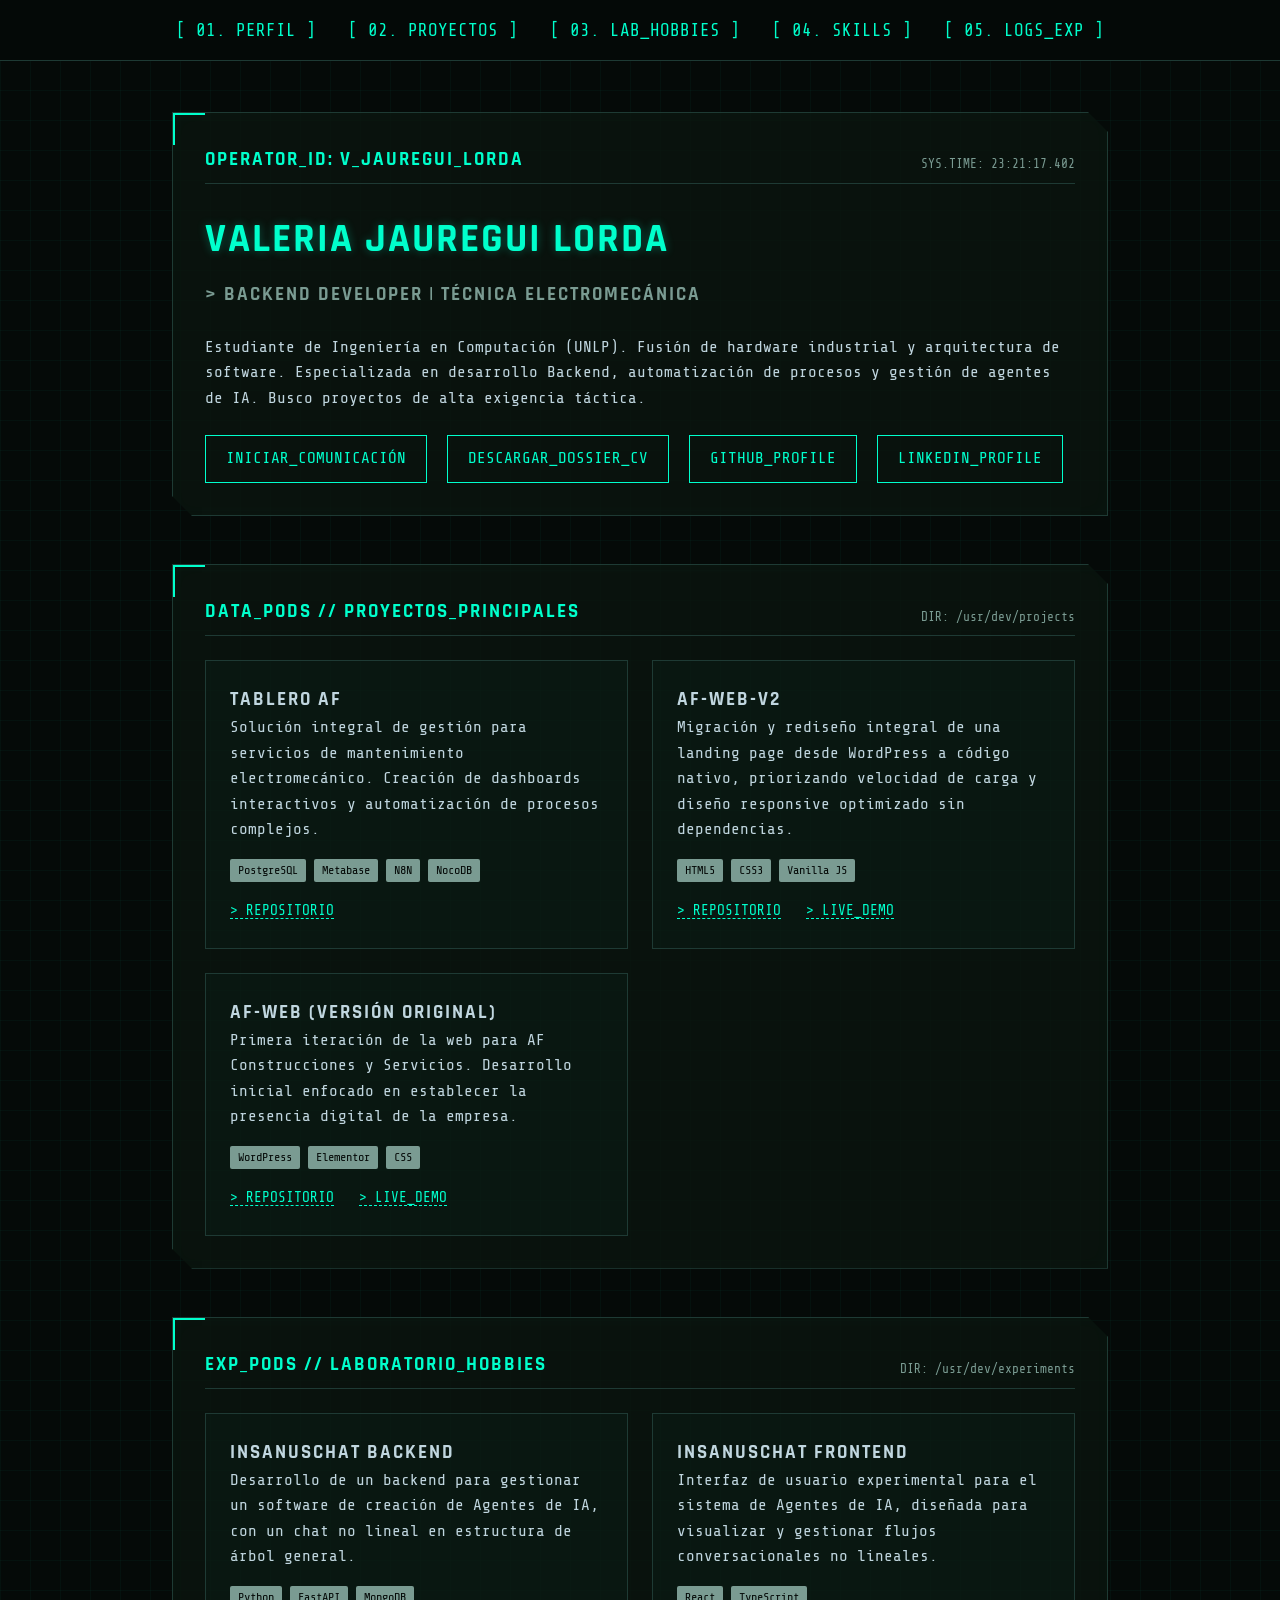
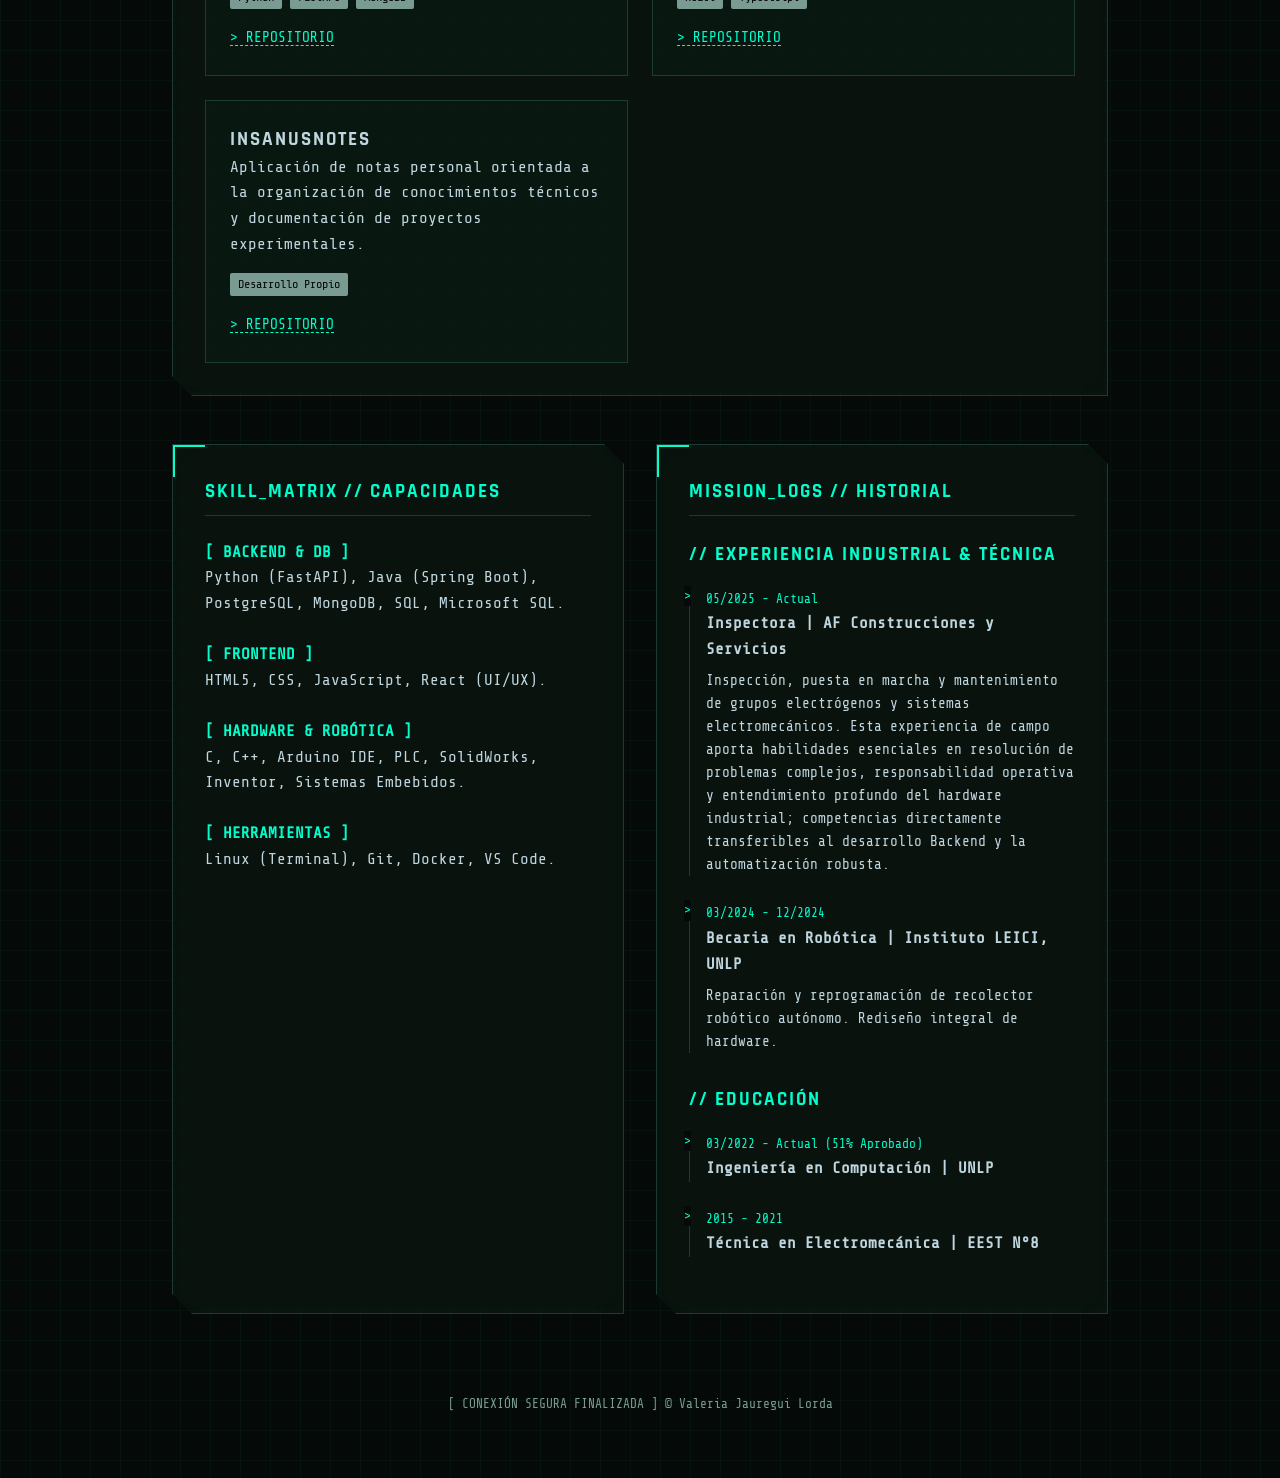
==== commit 45ab5f88: "Actualizar index.html, dirección de repositorio Tablero AF" ====
--- a/index.html
+++ b/index.html
@@ -335,7 +335,7 @@
                         <span class="tech-tag">NocoDB</span>
                     </div>
                     <div class="project-links">
-                        <a href="#" target="_blank">&gt; REPOSITORIO</a>
+                        <a href="https://github.com/ValeryJL/AF" target="_blank">&gt; REPOSITORIO</a>
                     </div>
                 </div>
 
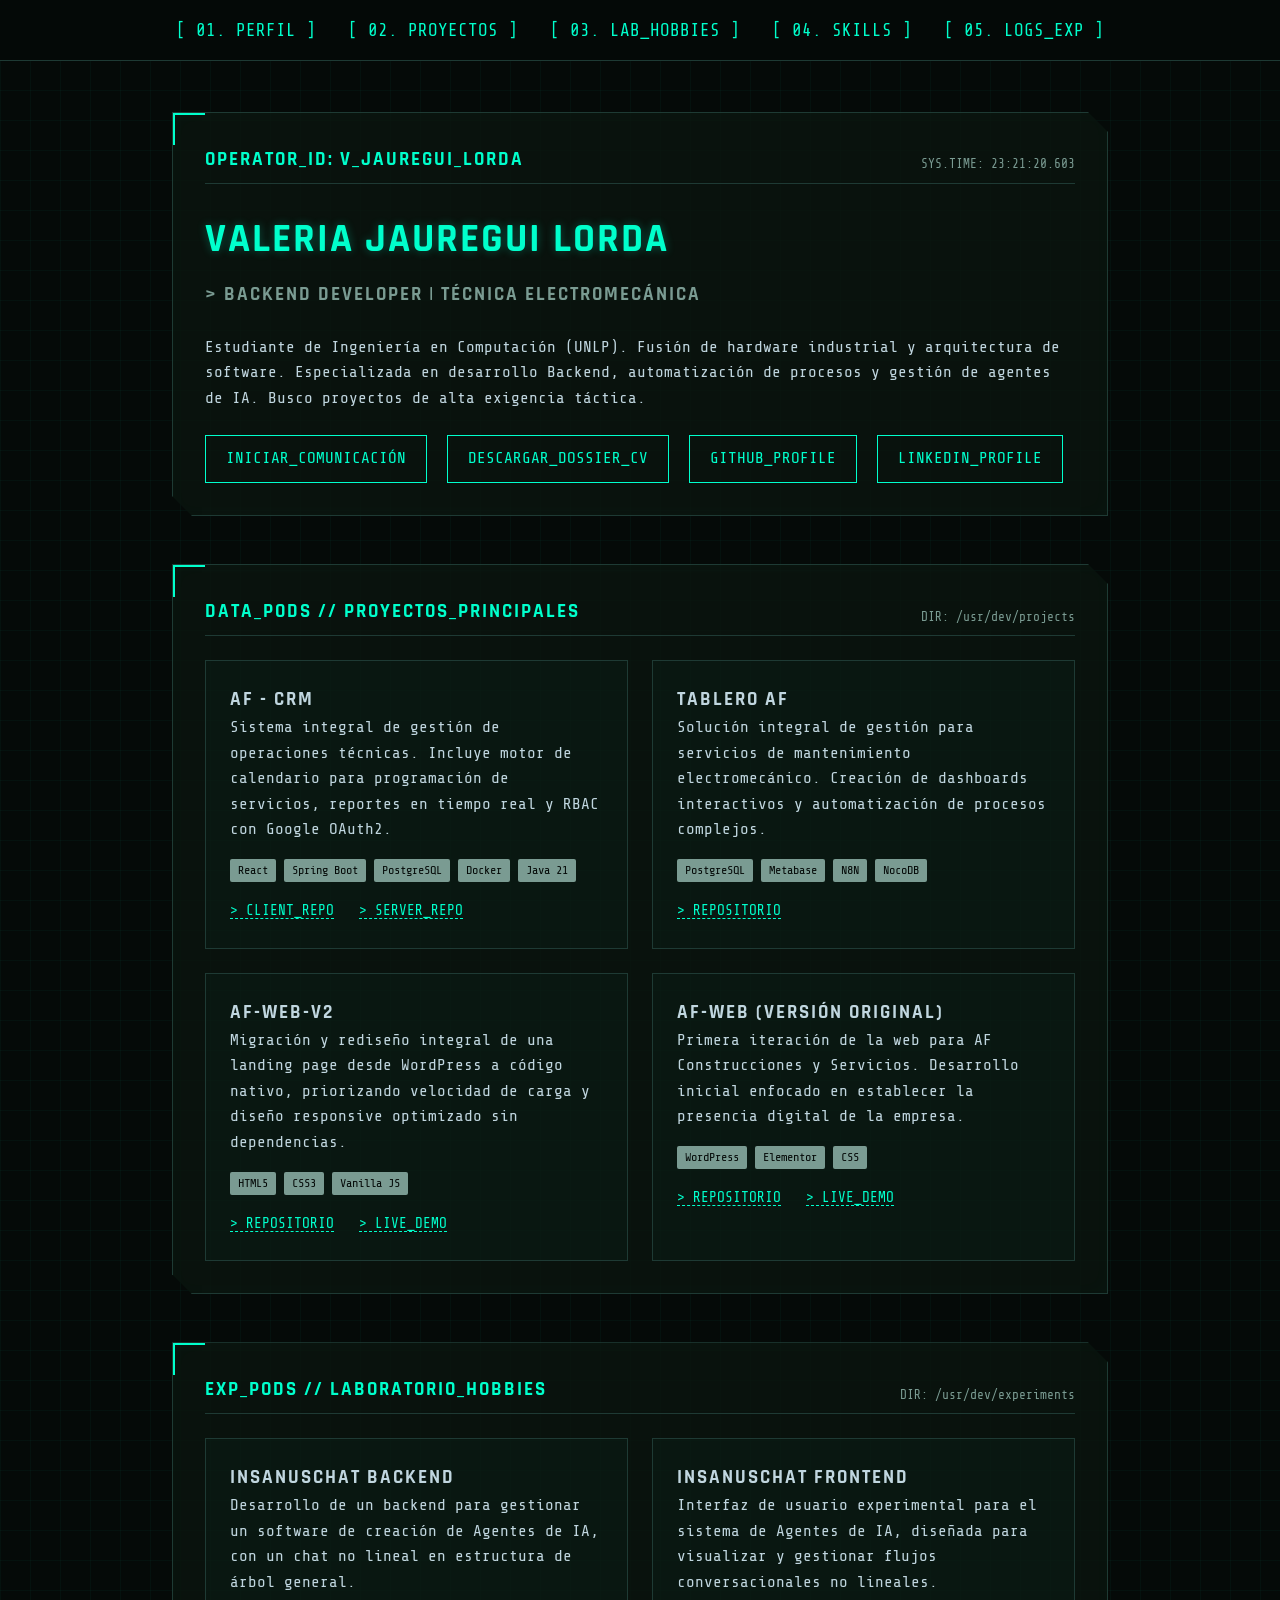
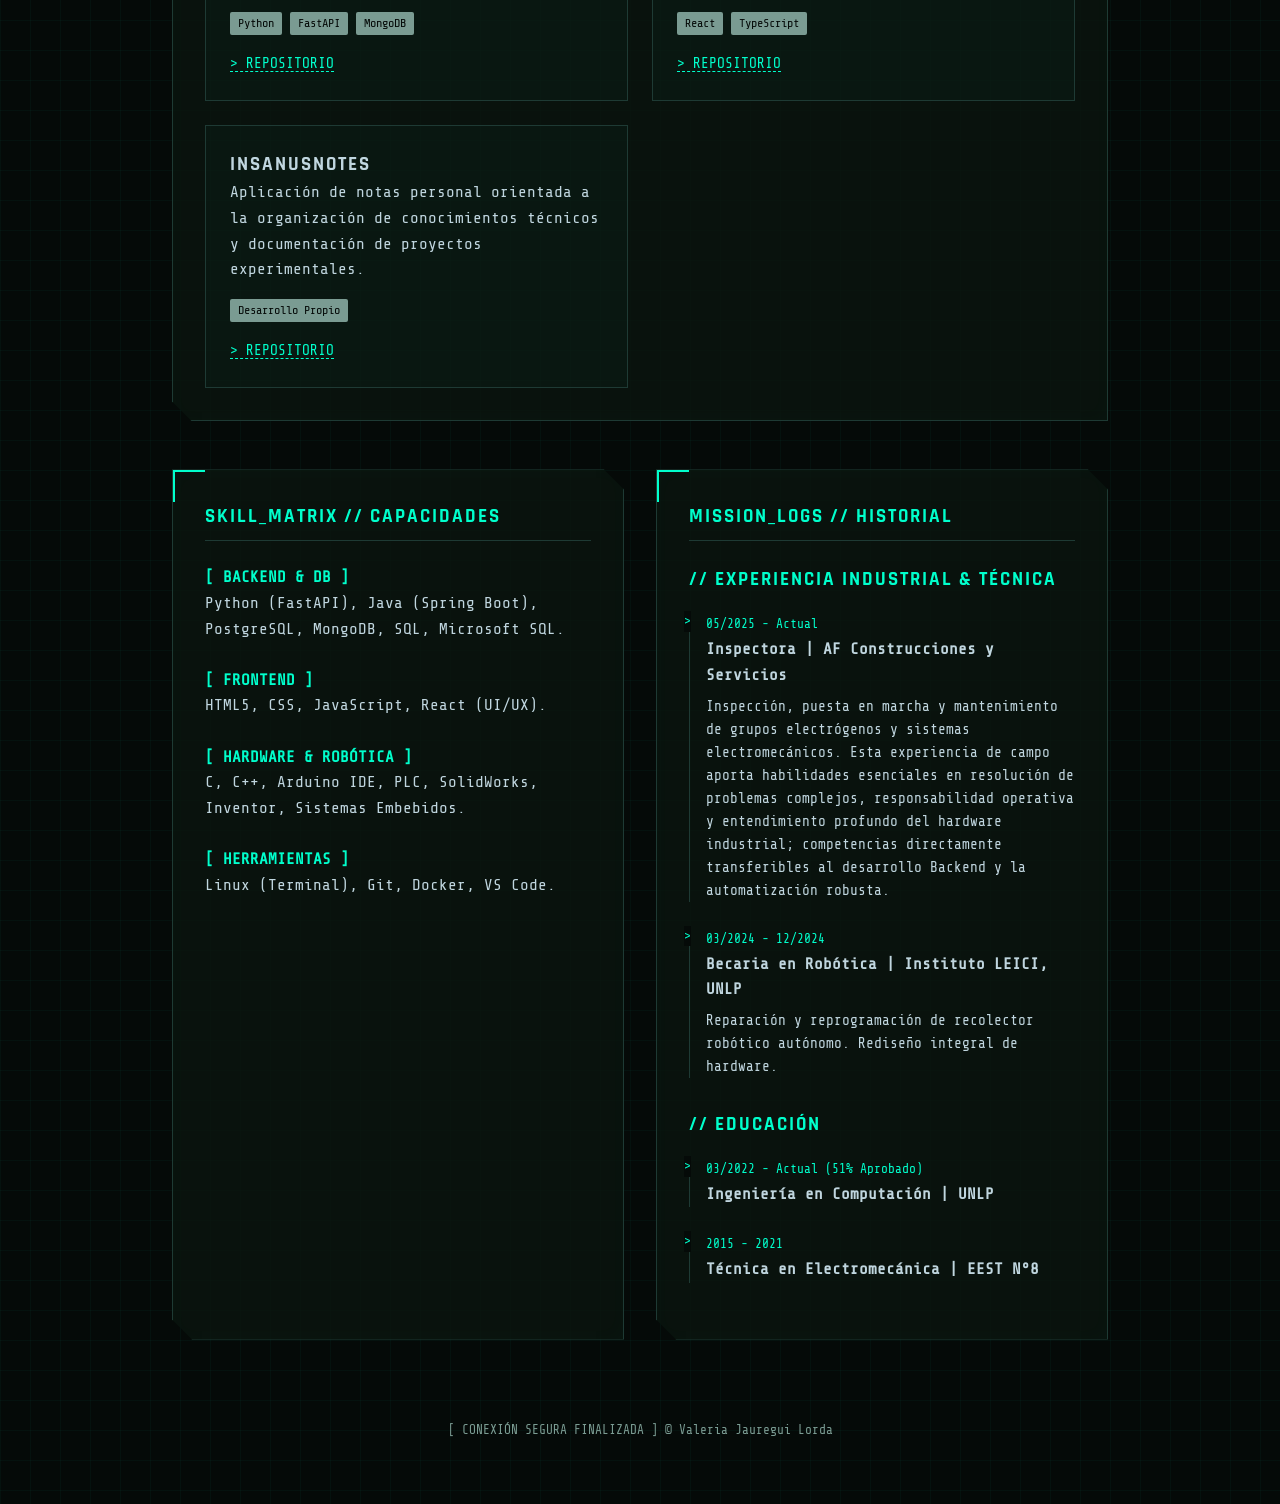
==== commit ba95bfe8: "Update index.html Added AF-CRM software to portfolio" ====
--- a/index.html
+++ b/index.html
@@ -325,6 +325,23 @@
             <div class="project-grid">
 
                 <div class="project-card">
+              	    <h3 style="color: var(--text-light)">AF - CRM</h3>
+                    <p>Sistema integral de gestión de operaciones técnicas. Incluye motor 
+			            de calendario para programación de servicios, reportes en tiempo real y RBAC con Google OAuth2.</p>
+                    <div class="project-tech">
+                    	<span class="tech-tag">React</span>
+                	    <span class="tech-tag">Spring Boot</span>
+                	    <span class="tech-tag">PostgreSQL</span>
+                	    <span class="tech-tag">Docker</span>
+                	    <span class="tech-tag">Java 21</span>
+              	    </div>
+              	    <div class="project-links">
+                	    <a href="https://github.com/ValeryJL/af-crm-client" target="_blank">&gt; CLIENT_REPO</a>
+                	    <a href="https://github.com/ValeryJL/af-crm-server" target="_blank">&gt; SERVER_REPO</a>
+                    </div>
+            	</div>
+                
+                <div class="project-card">
                     <h3 style="color: var(--text-light)">Tablero AF</h3>
                     <p>Solución integral de gestión para servicios de mantenimiento electromecánico. Creación de
                         dashboards interactivos y automatización de procesos complejos.</p>
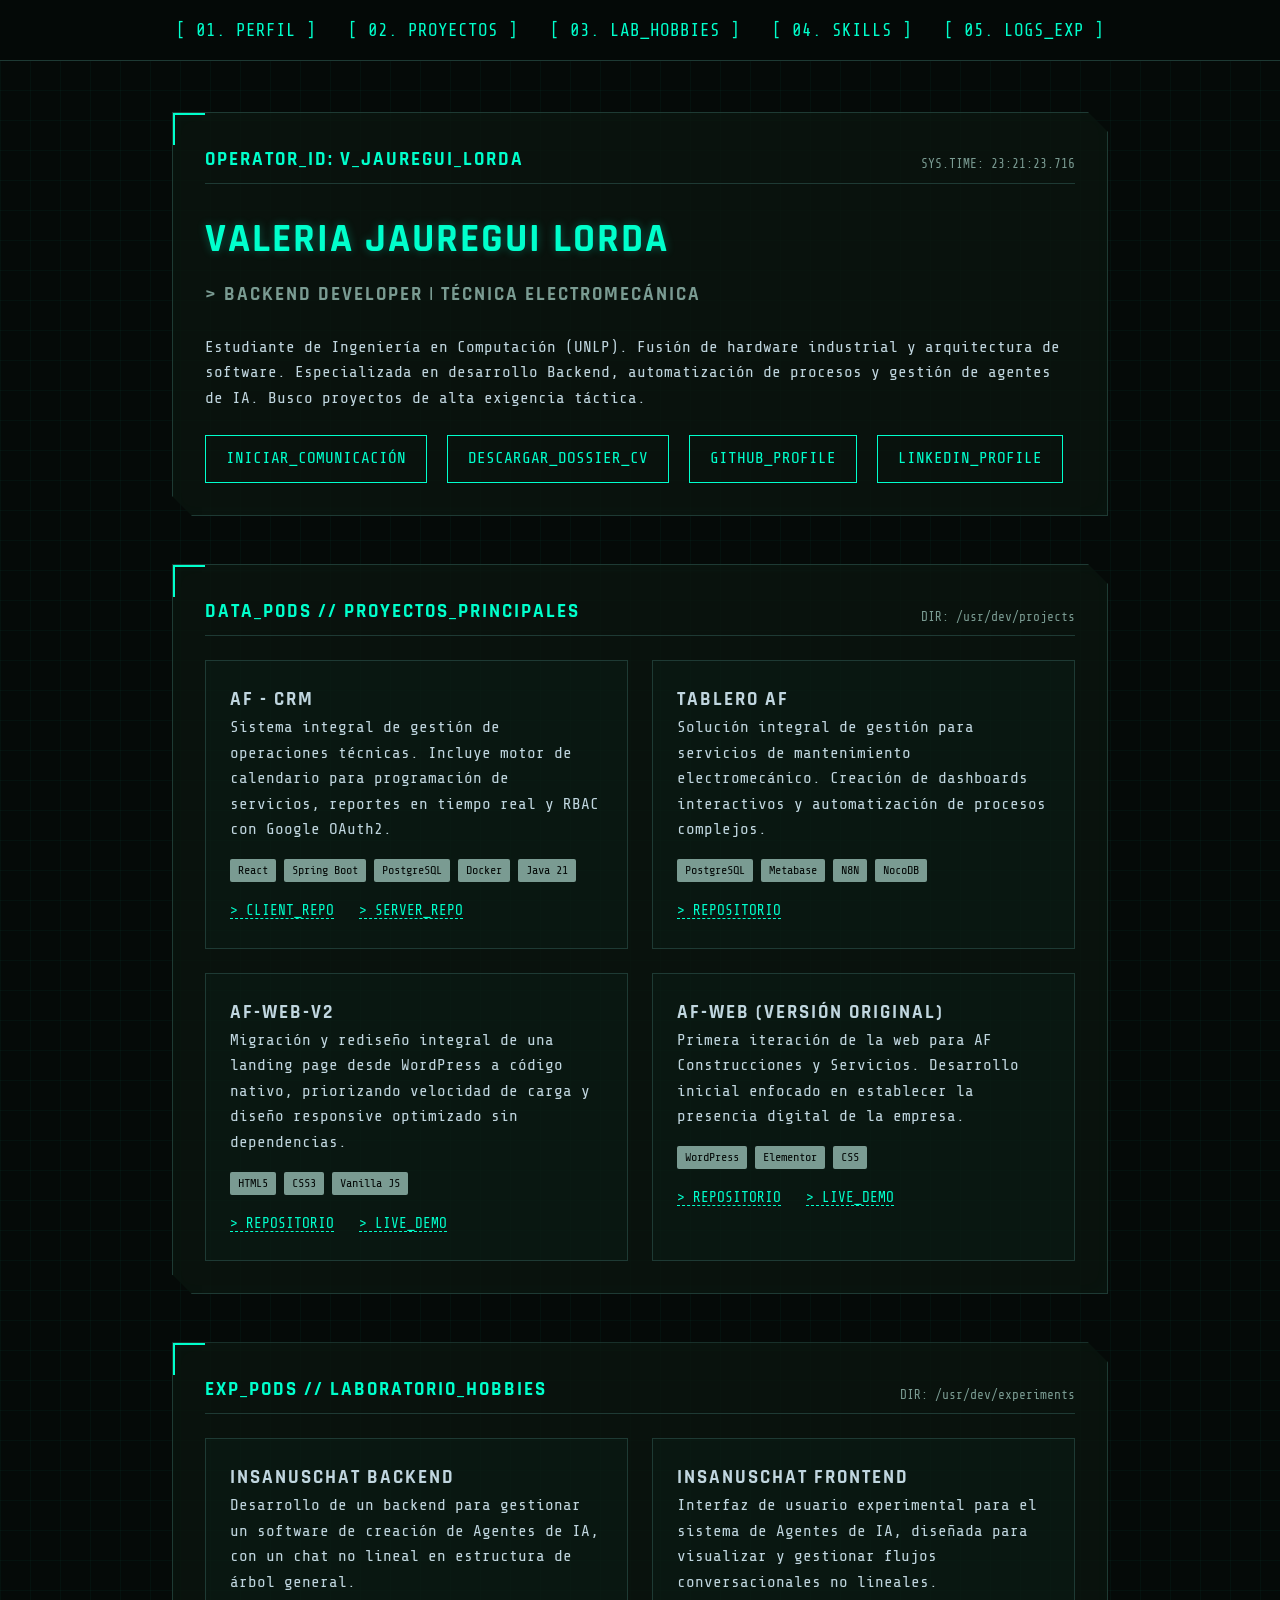
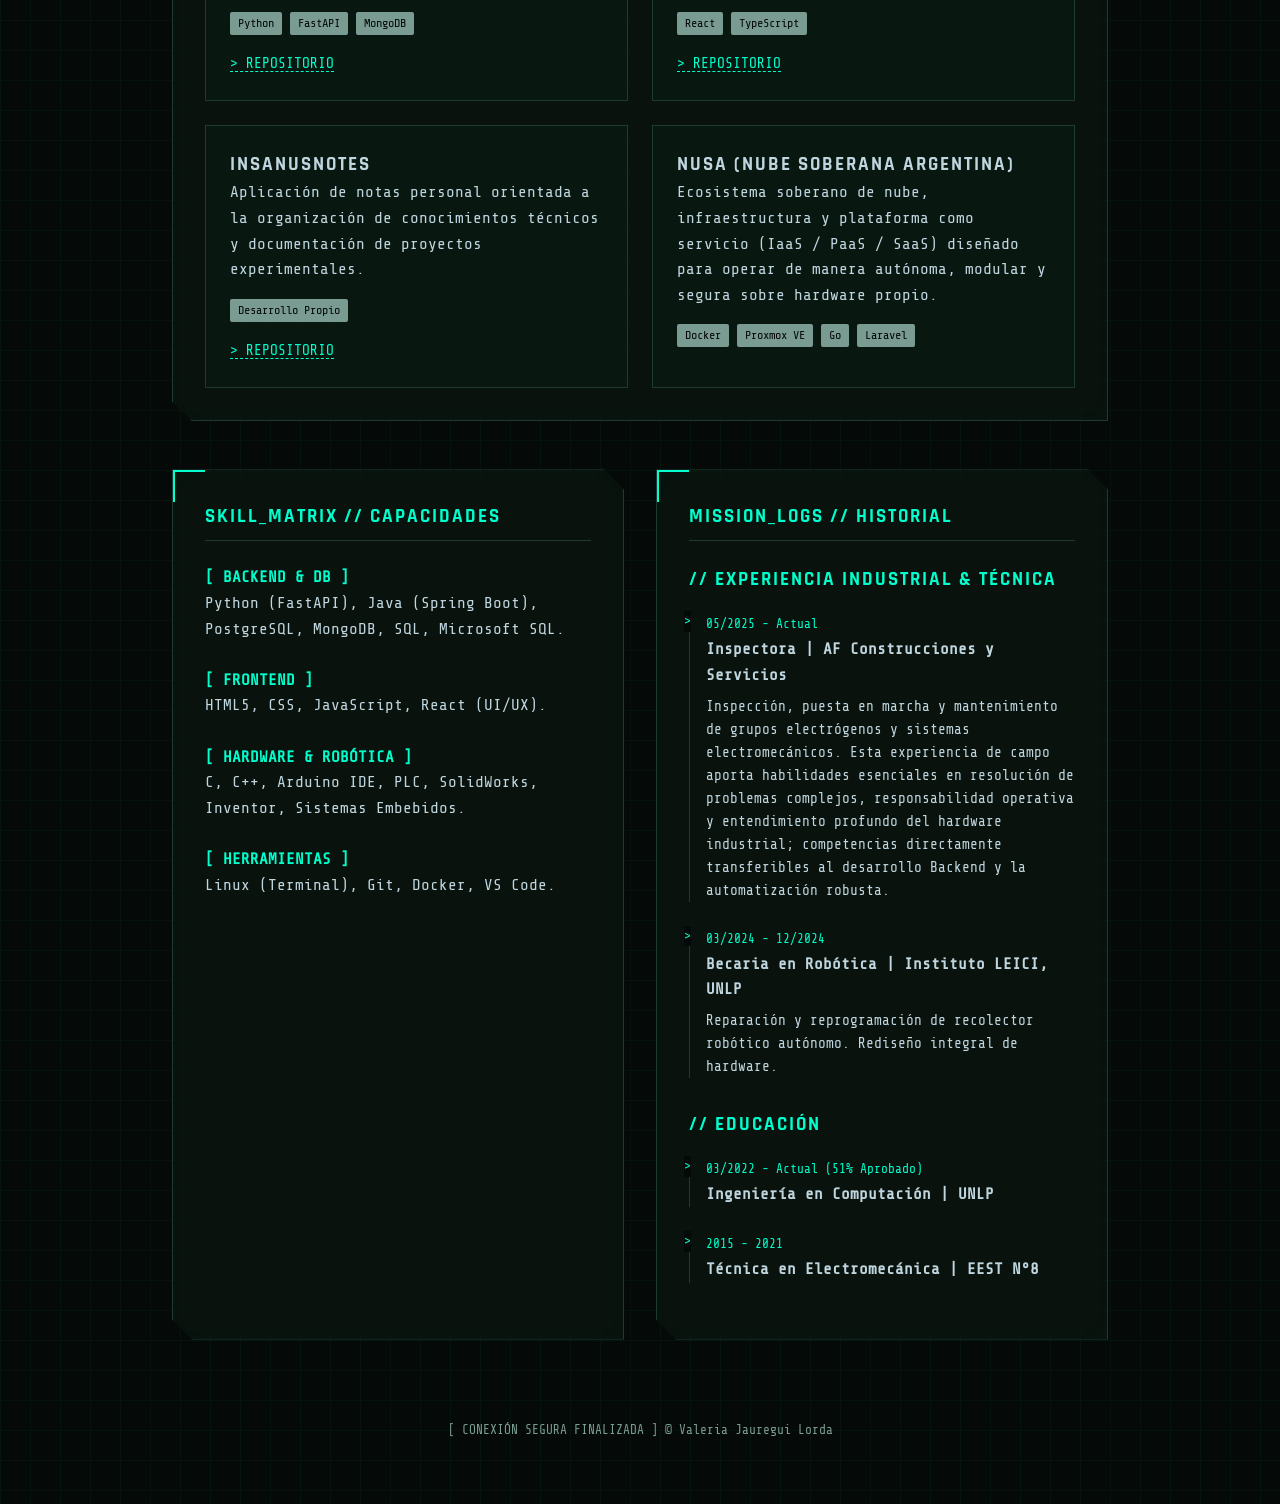
==== commit f36691a4: "Add NuSA to hobbies" ====
--- a/index.html
+++ b/index.html
@@ -434,6 +434,17 @@
                         <a href="https://github.com/ValeryJL/InsanusNotes" target="_blank">&gt; REPOSITORIO</a>
                     </div>
                 </div>
+
+                <div class="project-card">
+                    <h3 style="color: var(--text-light)">NuSA (Nube Soberana Argentina)</h3>
+                    <p>Ecosistema soberano de nube, infraestructura y plataforma como servicio (IaaS / PaaS / SaaS) diseñado para operar de manera autónoma, modular y segura sobre hardware propio.</p>
+                    <div class="project-tech">
+                        <span class="tech-tag">Docker</span>
+                        <span class="tech-tag">Proxmox VE</span>
+                        <span class="tech-tag">Go</span>
+                        <span class="tech-tag">Laravel</span>
+                    </div>
+                </div>
             </div>
         </section>
 
